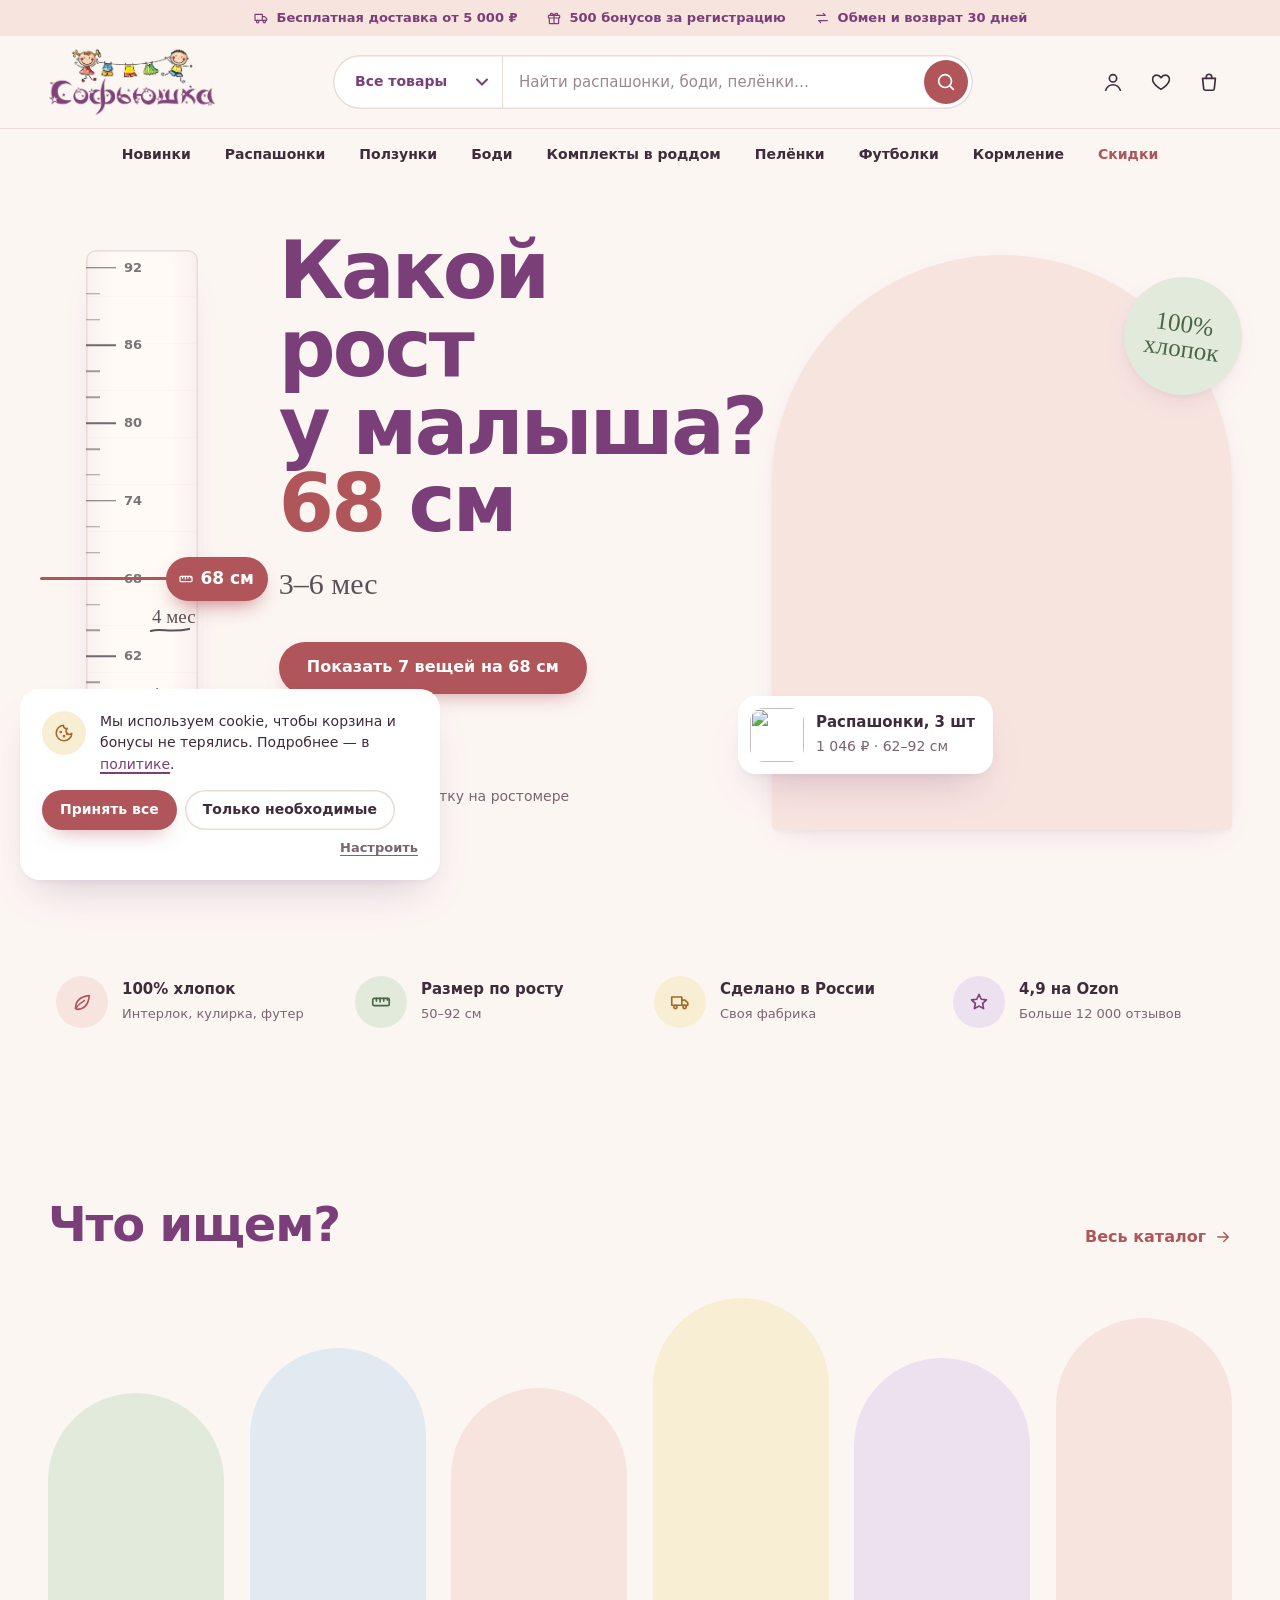
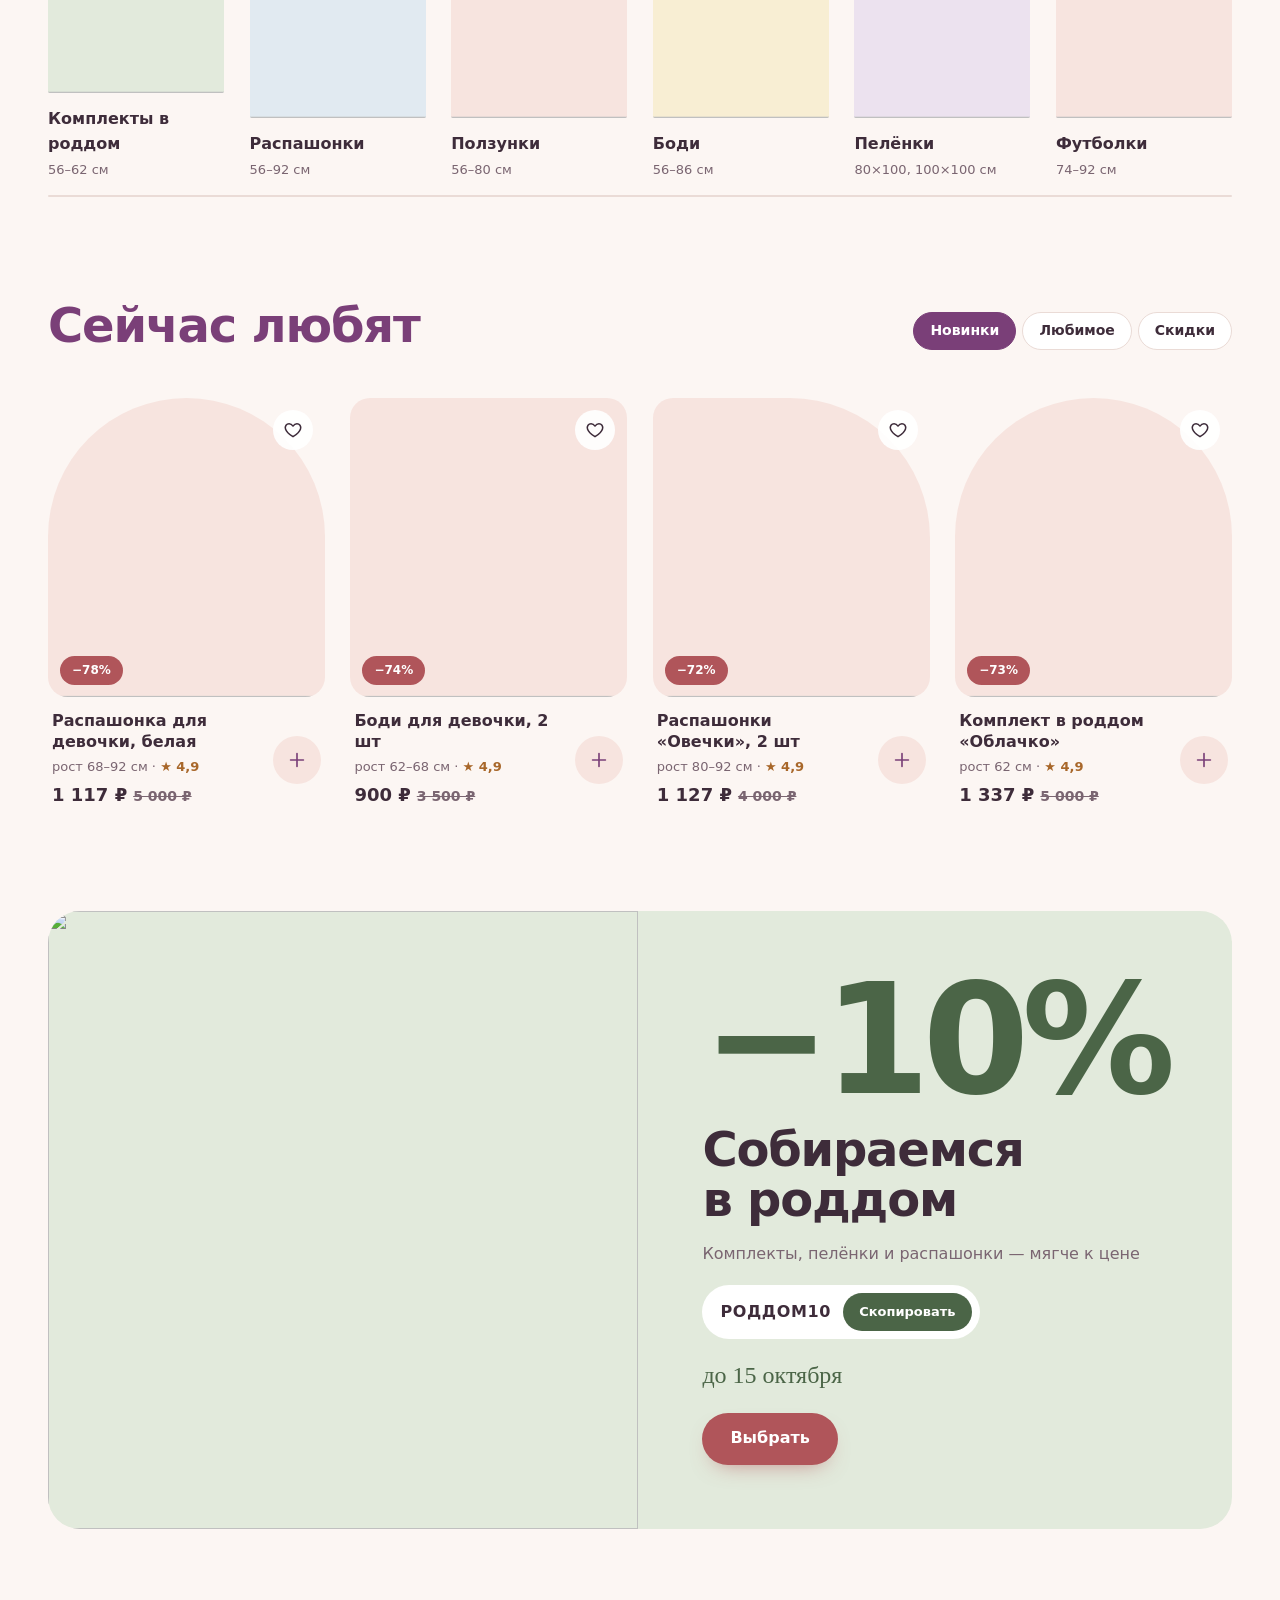
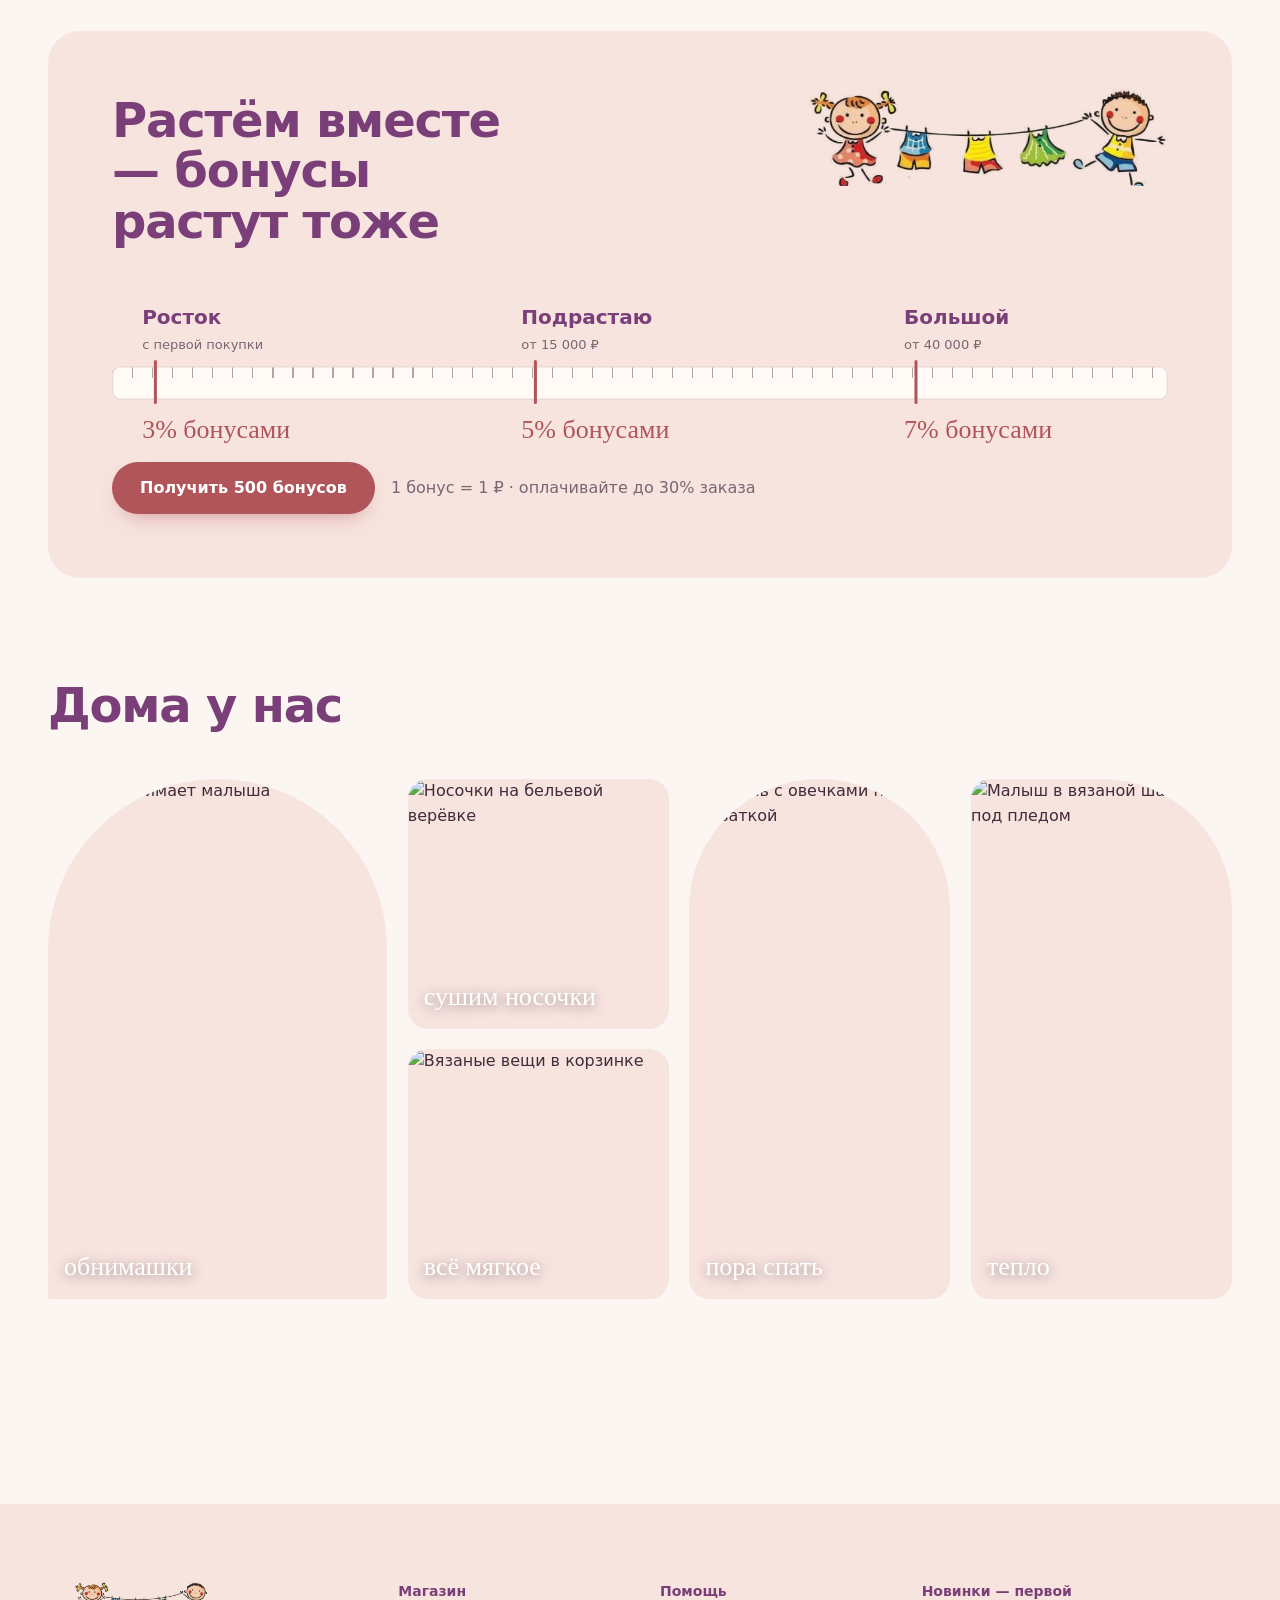
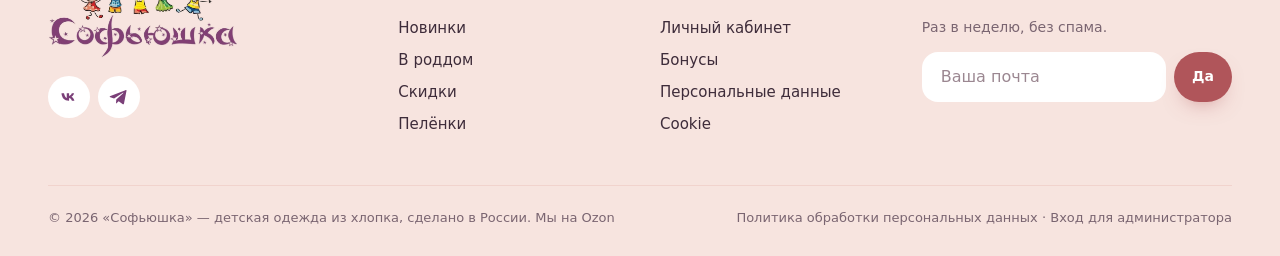
==== index.html @ 68d9584e "Публикация демо-сайта «Софьюшка» Co-Authored-By: Claude Opus 5 <noreply@anthropic.com>" ====
<!doctype html>
<html lang="ru">
<head>
<meta charset="utf-8">
<meta name="robots" content="noindex, nofollow">
<meta name="referrer" content="strict-origin-when-cross-origin">
<meta http-equiv="Content-Security-Policy" content="default-src 'self'; script-src 'self' 'unsafe-inline'; style-src 'self' 'unsafe-inline' https://fonts.googleapis.com; font-src https://fonts.gstatic.com; img-src 'self' data: https://ir.ozone.ru https://images.unsplash.com; connect-src 'self'; base-uri 'self'; form-action 'self'; object-src 'none'">

<meta name="viewport" content="width=device-width, initial-scale=1">
<title>Софьюшка — одежда для малышей</title>
<meta name="description" content="Нежная одежда для малышей от 50 до 104 см. Выберите рост — покажем, что подойдёт.">
<link rel="icon" href="assets/img/logo-kids.png">
<link rel="preconnect" href="https://fonts.googleapis.com"><link rel="preconnect" href="https://fonts.gstatic.com" crossorigin>
<link href="https://fonts.googleapis.com/css2?family=Caveat:wght@500;600;700&family=Nunito:wght@400;600;700;800;900&display=swap&subset=cyrillic" rel="stylesheet">
<link rel="stylesheet" href="assets/css/style.css">
</head>
<body>
<div id="site-header"></div>

<main>
  <!-- Ростомер: выбор размера по росту -->
  <section class="hero">
    <div class="wrap hero__grid">
      <div class="doorframe" id="door"></div>
      <div class="hero__copy">
        <h1 class="hero__title">Какой рост у&nbsp;малыша? <span class="cm" id="heroCm">68</span>&nbsp;см</h1>
        <p class="hero__age" id="heroAge">3–6 мес</p>
        <div class="hero__cta">
          <a class="btn" id="heroBtn" href="catalog.html?size=68">Показать вещи</a>
          <a class="btn btn--ghost" href="catalog.html?tag=new">Новинки</a>
        </div>
        <p class="hero__hint">
          <svg viewBox="0 0 56 26" fill="none" stroke="currentColor" stroke-width="1.8" stroke-linecap="round"><path d="M54 18C40 25 20 24 6 8"/><path d="M4 16 5 7l9 1"/></svg>
          Потяните метку на ростомере
        </p>
      </div>
      <div class="hero__photo">
        <div class="arch"><img src="https://ir.ozone.ru/s3/multimedia-1-y/wc1000/8952386218.jpg" alt="Малыш в распашонке «Софьюшка»" fetchpriority="high"></div>
        <span class="hero__sticker">100%<br>хлопок</span>
        <a class="hero__note" href="product.html?id=1">
          <img src="https://ir.ozone.ru/s3/multimedia-1-b/wc250/11849619323.jpg" alt="">
          <div><b>Распашонки, 3 шт</b><span>1 046 ₽ · 62–92 см</span></div>
        </a>
      </div>
    </div>
  </section>

  <section class="section--tight">
    <div class="wrap perks">
      <div class="perk"><i><svg class="icon" viewBox="0 0 24 24"><path d="M5 19c0-8 5-13 15-14-1 10-6 15-14 15"/><path d="M5 19c3-4 6-6.5 9.5-8.5"/></svg></i><div><b>100% хлопок</b><span>Интерлок, кулирка, футер</span></div></div>
      <div class="perk"><i><svg class="icon" viewBox="0 0 24 24"><rect x="3" y="8" width="18" height="8" rx="1.5"/><path d="M7 8v3M11 8v4M15 8v3M19 8v2"/></svg></i><div><b>Размер по росту</b><span>50–92 см</span></div></div>
      <div class="perk"><i><svg class="icon" viewBox="0 0 24 24"><path d="M3 6.5h11v9H3zM14 10h3.5l3 3v2.5H14z"/><circle cx="7" cy="17.5" r="1.8"/><circle cx="17" cy="17.5" r="1.8"/></svg></i><div><b>Сделано в России</b><span>Своя фабрика</span></div></div>
      <div class="perk"><i><svg class="icon" viewBox="0 0 24 24"><path d="m12 3.8 2.5 5.2 5.6.7-4.1 3.9 1 5.6L12 16.5l-5 2.7 1-5.6-4.1-3.9 5.6-.7L12 3.8Z"/></svg></i><div><b>4,9 на Ozon</b><span>Больше 12 000 отзывов</span></div></div>
    </div>
  </section>

  <!-- Категории: арки разной высоты, как дети у ростомера -->
  <section class="section">
    <div class="wrap">
      <div class="section__head">
        <h2>Что ищем?</h2>
        <a class="link-more" href="catalog.html">Весь каталог <svg class="icon" viewBox="0 0 24 24"><path d="M5 12h14M13 6l6 6-6 6"/></svg></a>
      </div>
      <div class="lineup" id="lineup"></div>
      <div class="lineup__floor"></div>
    </div>
  </section>

  <section class="section" style="padding-top:0">
    <div class="wrap">
      <div class="section__head">
        <h2>Сейчас любят</h2>
        <div class="tabs" role="tablist" id="tabs">
          <button class="chip is-on" role="tab" aria-selected="true" data-tag="new">Новинки</button>
          <button class="chip" role="tab" aria-selected="false" data-tag="hit">Любимое</button>
          <button class="chip" role="tab" aria-selected="false" data-tag="sale">Скидки</button>
        </div>
      </div>
      <div class="grid" id="picks"></div>
    </div>
  </section>

  <!-- Акция из кабинета администратора -->
  <section class="section" style="padding-top:0">
    <div class="wrap" id="promo"></div>
  </section>

  <!-- Бонусы -->
  <section class="section" style="padding-top:0">
    <div class="wrap">
      <div class="growth">
        <div class="growth__head">
          <h2>Растём вместе — бонусы растут тоже</h2>
          <img class="growth__kids" src="assets/img/logo-kids.png" alt="" loading="lazy">
        </div>
        <div class="growth__line" id="levels"><div class="growth__rule"></div></div>
        <div class="growth__foot">
          <a class="btn" href="account.html" id="growBtn">Получить 500 бонусов</a>
          <span class="muted">1 бонус = 1 ₽ · оплачивайте до 30% заказа</span>
        </div>
      </div>
    </div>
  </section>

  <section class="section" style="padding-top:0">
    <div class="wrap">
      <div class="section__head"><h2>Дома у нас</h2></div>
      <div class="home-grid">
        <figure><img src="https://images.unsplash.com/photo-1583710457367-47de0ea21fef?w=900&q=80&auto=format&fit=crop" alt="Мама обнимает малыша" loading="lazy"><figcaption>обнимашки</figcaption></figure>
        <figure><img src="https://images.unsplash.com/photo-1542355581-caf7454785ca?w=700&q=80&auto=format&fit=crop" alt="Носочки на бельевой верёвке" loading="lazy"><figcaption>сушим носочки</figcaption></figure>
        <figure><img src="https://images.unsplash.com/photo-1543346242-2b8e41fb91ca?w=700&q=80&auto=format&fit=crop" alt="Мобиль с овечками над кроваткой" loading="lazy"><figcaption>пора спать</figcaption></figure>
        <figure><img src="https://images.unsplash.com/photo-1768693602418-260d828b878d?w=700&q=80&auto=format&fit=crop" alt="Вязаные вещи в корзинке" loading="lazy"><figcaption>всё мягкое</figcaption></figure>
        <figure><img src="https://images.unsplash.com/photo-1601628570754-f602c5930dd5?w=700&q=80&auto=format&fit=crop" alt="Малыш в вязаной шапочке под пледом" loading="lazy"><figcaption>тепло</figcaption></figure>
      </div>
    </div>
  </section>
</main>

<div id="site-footer"></div>

<script src="assets/js/store.js"></script>
<script src="assets/js/ui.js"></script>
<script>
document.addEventListener('DOMContentLoaded', () => {
  const { $, card, esc, icon } = UI;
  const u = S.user();
  let cm = (u && u.child && u.child.cm) || 68;

  // ростомер
  const count = c => S.search('', { size: c, inStock: true }).length;
  const paint = c => {
    $('#heroCm').textContent = c;
    $('#heroAge').textContent = S.ageFor(c);
    const n = count(c);
    $('#heroBtn').textContent = n ? `Показать ${n} ${plural(n, 'вещь', 'вещи', 'вещей')}${innerWidth > 560 ? ' на ' + c + ' см' : ''}` : 'Скоро будет';
    $('#heroBtn').href = 'catalog.html?size=' + c;
    window.__pickSize = c;
  };
  UI.ruler($('#door'), {
    value: cm,
    marks: [{ cm: 52, t: 'роддом' }, { cm: 58, t: '1 мес' }, { cm: 64, t: '4 мес' }],
    onChange: paint,
    onCommit: c => { if (S.user()) S.updateUser({ child: { ...S.user().child, cm: c } }); renderPicks(); },
  });
  paint(cm);

  // категории
  const heights = [300, 370, 330, 420, 360, 400];
  $('#lineup').innerHTML = ['sets', 'raspashonki', 'polzunki', 'body', 'pelenki', 'tops'].map((id, i) => {
    const c = S.cat(id);
    return `<a href="catalog.html?cat=${id}"><div class="arch" style="height:${heights[i]}px;background:var(--${c.tint})"><img src="${S.U(c.img, 520)}" alt="" loading="lazy"></div>
      <div><b>${esc(c.name)}</b><span>${c.from ? c.from + '–' + c.to + ' см' : '80×100, 100×100 см'}</span></div></a>`;
  }).join('');

  // подборки
  let tag = 'new';
  function renderPicks() {
    const list = S.search('', { tag }).sort((a, b) => (b.sizes.includes(window.__pickSize)) - (a.sizes.includes(window.__pickSize))).slice(0, 4);
    $('#picks').innerHTML = list.map(card).join('');
  }
  $('#tabs').addEventListener('click', e => {
    const b = e.target.closest('[data-tag]'); if (!b) return;
    tag = b.dataset.tag;
    UI.$$('[data-tag]').forEach(x => { x.classList.toggle('is-on', x === b); x.setAttribute('aria-selected', x === b); });
    renderPicks();
  });
  renderPicks();

  // акция
  const pr = S.featuredPromo();
  if (pr) {
    $('#promo').innerHTML = `<div class="promo">
      <div class="promo__img"><img src="${S.U(pr.img || '1607322851003-f5a88dc5b960', 1100)}" alt="" loading="lazy"></div>
      <div class="promo__body">
        ${pr.discount ? `<span class="promo__pct">−${pr.discount}%</span>` : ''}
        <h2>${esc(pr.title)}</h2>
        <p class="muted">${esc(pr.text)}</p>
        ${pr.code ? `<span class="promo__code">${esc(pr.code)}<button type="button" data-copy="${esc(pr.code)}">Скопировать</button></span>` : ''}
        ${pr.until ? `<span class="promo__until">до ${S.date(pr.until)}</span>` : ''}
        <a class="btn" style="align-self:flex-start" href="catalog.html?cat=sets">Выбрать</a>
      </div></div>`;
    $('#promo').addEventListener('click', e => {
      const b = e.target.closest('[data-copy]'); if (!b) return;
      navigator.clipboard && navigator.clipboard.writeText(b.dataset.copy).catch(() => {});
      b.textContent = 'Готово'; UI.toast('Промокод скопирован — вставьте его в корзине');
    });
  }

  // уровни бонусов на ростомере
  $('#levels').insertAdjacentHTML('beforeend', S.LEVELS.map((l, i) =>
    `<div class="growth__lv" style="left:${[4, 40, 76][i]}%"><b>${l.name}</b><span>${l.from ? 'от ' + S.rub(l.from) : 'с первой покупки'}</span><em>${l.cash}% бонусами</em></div>`).join(''));
  if (u) { $('#growBtn').textContent = `У вас ${S.num(u.bonus)} бонусов`; $('#growBtn').href = 'account.html#bonus'; }

  function plural(n, a, b, c) { const m = n % 10, h = n % 100; return m === 1 && h !== 11 ? a : m >= 2 && m <= 4 && (h < 10 || h >= 20) ? b : c; }
});
</script>
</body>
</html>
---- assets/css/style.css ----
/* Софьюшка — стили */
:root {
  --ground: #fcf6f3;
  --paper: #ffffff;
  --blush: #f7e4df;
  --blush-2: #f1d3cd;
  --sage: #e2eadc;
  --sage-ink: #4b6547;
  --butter: #f8eed3;
  --sky: #e1eaf1;
  --lilac: #ece2ef;
  --action: #b0555a;
  --action-hover: #9a464b;
  --plum: #7a3f78;
  --ink: #3e2c3a;
  --muted: #7a6571;
  --line: #eadbd6;
  --wood: #fffaf6;
  --graphite: #5b5157;
  --ok: #4f7a4a;
  --warn: #a8672a;
  --danger: #b0424a;

  --r-s: 12px;
  --r-m: 20px;
  --r-l: 32px;
  --arch: 999px 999px var(--r-m) var(--r-m);
  --shadow: 0 10px 30px -12px rgba(122, 63, 120, .18), 0 2px 6px -2px rgba(62, 44, 58, .06);
  --shadow-lift: 0 22px 44px -18px rgba(122, 63, 120, .28), 0 4px 10px -4px rgba(62, 44, 58, .08);

  --wrap: 1320px;
  --gut: clamp(16px, 4vw, 48px);
  --ease: cubic-bezier(.16, 1, .3, 1);
  --font: 'Nunito', system-ui, sans-serif;
  --hand: 'Caveat', 'Nunito', cursive;
}

*, *::before, *::after { box-sizing: border-box; }
html { -webkit-text-size-adjust: 100%; scroll-behavior: smooth; }
body {
  margin: 0; background: var(--ground); color: var(--ink);
  font: 400 16px/1.55 var(--font); -webkit-font-smoothing: antialiased;
  overflow-x: hidden;
}
img { display: block; max-width: 100%; }
a { color: inherit; text-decoration-thickness: 1.5px; text-underline-offset: 3px; }
button, input, select, textarea { font: inherit; color: inherit; }
button { cursor: pointer; }
::selection { background: var(--blush-2); color: var(--plum); }
:focus-visible { outline: 2.5px solid var(--plum); outline-offset: 3px; border-radius: 8px; }
html { scrollbar-color: var(--blush-2) transparent; }
::-webkit-scrollbar { width: 10px; height: 8px; }
::-webkit-scrollbar-thumb { background: var(--blush-2); border-radius: 10px; border: 2px solid var(--ground); }
input, textarea { caret-color: var(--action); }
.num { font-variant-numeric: tabular-nums; }
[hidden] { display: none !important; }
.sr-only { position: absolute; width: 1px; height: 1px; overflow: hidden; clip: rect(0 0 0 0); white-space: nowrap; }
.wrap { max-width: var(--wrap); margin: 0 auto; padding: 0 var(--gut); }
.hand { font-family: var(--hand); font-weight: 600; }
h1, h2, h3 { color: var(--plum); font-weight: 900; line-height: 1.05; letter-spacing: -0.025em; margin: 0; text-wrap: balance; }
h2 { font-size: clamp(30px, 4vw, 48px); }
h3 { font-size: 20px; letter-spacing: -0.01em; font-weight: 800; }
p { margin: 0; }
.muted { color: var(--muted); }
.icon { width: 22px; height: 22px; flex: none; stroke: currentColor; fill: none; stroke-width: 1.8; stroke-linecap: round; stroke-linejoin: round; }

/* ---------- кнопки и поля ---------- */
.btn {
  display: inline-flex; align-items: center; justify-content: center; gap: 10px;
  min-height: 52px; padding: 0 28px; border-radius: 999px; border: 0;
  background: var(--action); color: #fff; font-weight: 800; font-size: 16px; text-decoration: none;
  transition: background .25s, transform .25s var(--ease), box-shadow .25s;
  box-shadow: 0 10px 22px -12px rgba(176, 85, 90, .7);
}
.btn:hover { background: var(--action-hover); transform: translateY(-1px); }
.btn:active { transform: translateY(1px); }
.btn[disabled] { background: #d9c4c3; box-shadow: none; cursor: not-allowed; transform: none; }
.btn--ghost { background: transparent; color: var(--ink); box-shadow: inset 0 0 0 1.5px var(--line); }
.btn--ghost:hover { background: var(--paper); box-shadow: inset 0 0 0 1.5px var(--blush-2); }
.btn--soft { background: var(--paper); color: var(--plum); box-shadow: var(--shadow); }
.btn--soft:hover { background: var(--paper); color: var(--action); }
.btn--sm { min-height: 40px; padding: 0 18px; font-size: 14px; }
.btn--block { width: 100%; }
.btn .icon { width: 20px; height: 20px; }
.btn.is-loading { pointer-events: none; opacity: .75; }
.btn.is-loading::after { content: ''; width: 16px; height: 16px; border-radius: 50%; border: 2px solid currentColor; border-right-color: transparent; animation: spin .8s linear infinite; }
@keyframes spin { to { transform: rotate(1turn); } }

.iconbtn {
  position: relative; display: inline-grid; place-items: center; width: 46px; height: 46px; border-radius: 50%;
  border: 0; background: transparent; color: var(--ink); text-decoration: none; transition: background .2s, color .2s;
}
.iconbtn:hover { background: var(--blush); color: var(--plum); }
.badge {
  position: absolute; top: 4px; right: 2px; min-width: 19px; height: 19px; padding: 0 5px; border-radius: 10px;
  background: var(--action); color: #fff; font-size: 11px; font-weight: 800; display: grid; place-items: center;
  box-shadow: 0 0 0 2px var(--ground);
}
.badge:empty, .badge[data-n="0"] { display: none; }

.field { display: grid; gap: 6px; }
.field > span { font-size: 13px; font-weight: 700; color: var(--muted); padding-left: 4px; }
.input, .select, .textarea {
  width: 100%; min-height: 50px; padding: 0 18px; border-radius: 16px; border: 1.5px solid var(--line);
  background: var(--paper); outline: none; transition: border-color .2s, box-shadow .2s;
}
.textarea { padding: 14px 18px; min-height: 110px; resize: vertical; }
.input::placeholder, .textarea::placeholder { color: #9b8791; }
.input:focus, .select:focus, .textarea:focus { border-color: var(--action); box-shadow: 0 0 0 4px rgba(176, 85, 90, .12); }
.input.is-error { border-color: var(--danger); }
.err { color: var(--danger); font-size: 13px; font-weight: 700; padding-left: 4px; min-height: 0; }
.select { appearance: none; background-image: url("data:image/svg+xml,%3Csvg xmlns='http://www.w3.org/2000/svg' width='12' height='8' fill='none' stroke='%237a3f78' stroke-width='2' stroke-linecap='round'%3E%3Cpath d='m1 1.5 5 5 5-5'/%3E%3C/svg%3E"); background-repeat: no-repeat; background-position: right 18px center; padding-right: 42px; }

.check { display: flex; gap: 12px; align-items: flex-start; font-size: 14px; line-height: 1.45; cursor: pointer; color: var(--ink); }
.check input { appearance: none; flex: none; width: 22px; height: 22px; margin: 0; border-radius: 7px; border: 1.5px solid #d2bcc0; background: var(--paper); display: grid; place-items: center; transition: background .2s, border-color .2s; cursor: pointer; }
.check input:checked { background: var(--action); border-color: var(--action); }
.check input:checked::after { content: ''; width: 11px; height: 6px; border: 2.5px solid #fff; border-top: 0; border-right: 0; transform: rotate(-45deg) translate(1px, -1px); }
.check.is-error input { border-color: var(--danger); box-shadow: 0 0 0 4px rgba(176, 66, 74, .12); }
.check a { color: var(--plum); }

.chip {
  display: inline-flex; align-items: center; gap: 6px; min-height: 38px; padding: 0 16px; border-radius: 999px;
  border: 1.5px solid var(--line); background: var(--paper); font-size: 14px; font-weight: 700; color: var(--ink);
  text-decoration: none; white-space: nowrap; transition: all .2s;
}
.chip:hover { border-color: var(--blush-2); color: var(--plum); }
.chip.is-on, .chip[aria-pressed="true"] { background: var(--plum); border-color: var(--plum); color: #fff; }
.chip--size { min-width: 52px; justify-content: center; padding: 0 12px; font-variant-numeric: tabular-nums; }
.chip[disabled] { opacity: .4; pointer-events: none; text-decoration: line-through; }

.switch { position: relative; width: 46px; height: 26px; flex: none; }
.switch input { appearance: none; margin: 0; width: 100%; height: 100%; border-radius: 20px; background: #e3d3d3; cursor: pointer; transition: background .2s; }
.switch input::after { content: ''; position: absolute; top: 3px; left: 3px; width: 20px; height: 20px; border-radius: 50%; background: #fff; box-shadow: 0 2px 4px rgba(0,0,0,.15); transition: transform .25s var(--ease); }
.switch input:checked { background: var(--sage-ink); }
.switch input:checked::after { transform: translateX(20px); }

/* ---------- шапка ---------- */
.topbar { background: var(--blush); font-size: 13px; font-weight: 700; color: var(--plum); }
.topbar .wrap { display: flex; justify-content: center; gap: 28px; min-height: 36px; align-items: center; flex-wrap: wrap; }
.topbar span { display: inline-flex; align-items: center; gap: 8px; }
.topbar .icon { width: 16px; height: 16px; }

.header { position: sticky; top: 0; z-index: 40; background: rgba(252, 246, 243, .92); backdrop-filter: saturate(1.4) blur(12px); transition: box-shadow .3s; }
.header.is-stuck { box-shadow: 0 8px 24px -18px rgba(122, 63, 120, .35); }
.header__row { display: grid; grid-template-columns: auto minmax(0, 640px) auto; justify-content: space-between; align-items: center; gap: 28px; min-height: 92px; }
.logo { display: block; width: 168px; }
.logo img { width: 100%; height: auto; }
.search { position: relative; display: flex; align-items: center; height: 54px; border-radius: 999px; background: var(--paper); box-shadow: inset 0 0 0 1.5px var(--line); transition: box-shadow .2s; }
.search:focus-within { box-shadow: inset 0 0 0 1.5px var(--action), 0 0 0 5px rgba(176, 85, 90, .1); }
.search select { border: 0; background-color: transparent; height: 100%; padding: 0 34px 0 22px; font-weight: 700; font-size: 14px; color: var(--plum); border-right: 1.5px solid var(--line); border-radius: 999px 0 0 999px; outline: none; background-position: right 14px center; max-width: 170px; }
.search input { flex: 1; min-width: 0; border: 0; background: transparent; height: 100%; padding: 0 16px; outline: none; font-size: 15px; }
.search input::placeholder { color: #9b8791; }
.search button { margin: 5px; height: 44px; width: 44px; border-radius: 50%; border: 0; background: var(--action); color: #fff; display: grid; place-items: center; transition: background .2s; }
.search button:hover { background: var(--action-hover); }
.suggest { position: absolute; top: calc(100% + 10px); left: 0; right: 0; background: var(--paper); border-radius: var(--r-m); box-shadow: var(--shadow-lift); padding: 10px; display: none; z-index: 5; }
.suggest.is-open { display: block; animation: pop .25s var(--ease); }
.suggest a { display: flex; align-items: center; gap: 14px; padding: 8px 10px; border-radius: 14px; text-decoration: none; }
.suggest a:hover, .suggest a.is-active { background: var(--ground); }
.suggest img { width: 46px; height: 46px; border-radius: 12px; object-fit: cover; }
.suggest b { font-weight: 800; font-size: 14px; display: block; }
.suggest small { color: var(--muted); font-size: 13px; }
.suggest__all { justify-content: center; color: var(--action); font-weight: 800; font-size: 14px; }
.suggest__empty { padding: 14px; color: var(--muted); font-size: 14px; text-align: center; }
@keyframes pop { from { opacity: 0; transform: translateY(-6px); } }
.actions { display: flex; align-items: center; gap: 2px; }
.bonus-pill { display: inline-flex; align-items: center; gap: 8px; height: 40px; padding: 0 14px 0 10px; border-radius: 999px; background: var(--butter); color: var(--ink); font-weight: 800; font-size: 14px; text-decoration: none; margin-right: 6px; }
.bonus-pill .icon { width: 20px; height: 20px; color: var(--warn); }
.bonus-pill[hidden] { display: none; }

.nav { border-top: 1px solid var(--line); }
.nav ul { list-style: none; margin: 0 auto; padding: 0 var(--gut); max-width: var(--wrap); display: flex; justify-content: center; gap: 6px; min-height: 52px; align-items: center; overflow-x: auto; scrollbar-width: none; }
.nav ul::-webkit-scrollbar { display: none; }
.nav a { display: block; padding: 8px 14px; border-radius: 999px; font-weight: 700; font-size: 14px; text-decoration: none; white-space: nowrap; color: var(--ink); transition: background .2s, color .2s; }
.nav a:hover, .nav a[aria-current="page"] { background: var(--blush); color: var(--plum); }
.nav a.nav__sale { color: var(--action); }

/* ---------- главная: ростомер ---------- */
.hero { padding: clamp(24px, 4vw, 56px) 0 clamp(40px, 6vw, 88px); }
.hero__grid { display: grid; grid-template-columns: 150px minmax(0, 1fr) minmax(0, .95fr); gap: clamp(20px, 3.5vw, 56px); align-items: end; }
.hero__copy { align-self: center; padding-bottom: 20px; padding-left: 36px; }
.hero__title { font-size: clamp(44px, 6.2vw, 88px); letter-spacing: -0.035em; line-height: .98; }
.hero__title .cm { color: var(--action); font-variant-numeric: tabular-nums; }
.hero__age { margin-top: 18px; font-family: var(--hand); font-size: 30px; color: var(--graphite); min-height: 1.2em; }
.hero__cta { margin-top: 34px; display: flex; flex-wrap: wrap; gap: 12px; align-items: center; }
.hero__hint { margin-top: 26px; display: flex; align-items: center; gap: 10px; font-size: 14px; color: var(--muted); }
.hero__hint svg { width: 56px; height: 26px; flex: none; color: var(--graphite); }
.hero__photo { position: relative; }
.hero__photo .arch { aspect-ratio: 4 / 5; border-radius: var(--arch); overflow: hidden; background: var(--blush); box-shadow: var(--shadow); }
.hero__photo .arch img { width: 100%; height: 100%; object-fit: cover; object-position: 30% 100%; transform: scale(1.32); transform-origin: 12% 100%; }
.hero__note { position: absolute; left: -34px; bottom: 56px; background: var(--paper); border-radius: 18px; padding: 12px 18px 12px 12px; display: flex; gap: 12px; align-items: center; box-shadow: var(--shadow-lift); text-decoration: none; transition: transform .3s var(--ease); max-width: 280px; }
.hero__note:hover { transform: translateY(-3px); }
.hero__note img { width: 54px; height: 54px; border-radius: 14px; object-fit: cover; }
.hero__note b { display: block; font-size: 15px; font-weight: 800; }
.hero__note span { font-size: 14px; color: var(--muted); }
.hero__sticker { position: absolute; top: 22px; right: -10px; width: 118px; height: 118px; border-radius: 50%; background: var(--sage); color: var(--sage-ink); display: grid; place-items: center; text-align: center; font-family: var(--hand); font-size: 25px; line-height: 1; transform: rotate(8deg); box-shadow: var(--shadow); }

/* дверной косяк */
.doorframe { position: relative; height: 580px; }
.doorframe__post {
  position: absolute; inset: 0 0 0 38px; border-radius: 10px 10px 0 0;
  background:
    linear-gradient(90deg, rgba(122, 63, 120, .05), transparent 22%, transparent 78%, rgba(122, 63, 120, .06)),
    repeating-linear-gradient(180deg, transparent 0 46px, rgba(122, 63, 120, .025) 46px 47px),
    var(--wood);
  box-shadow: inset 0 0 0 1.5px var(--line), 0 20px 40px -26px rgba(122, 63, 120, .45);
}
.ruler { position: absolute; top: 18px; bottom: 18px; left: 38px; right: 0; touch-action: none; cursor: ns-resize; outline: none; }
.ruler:focus-visible { outline: 2.5px solid var(--plum); outline-offset: 4px; }
.ruler__tick { position: absolute; left: 0; height: 1.5px; background: var(--graphite); opacity: .55; width: 14px; transform: translateY(-50%); }
.ruler__tick.is-major { width: 30px; opacity: .85; }
.ruler__num { position: absolute; left: 38px; transform: translateY(-50%); font-size: 13px; font-weight: 800; color: var(--graphite); font-variant-numeric: tabular-nums; opacity: .8; }
.ruler__mark { position: absolute; left: 64px; right: 8px; height: 0; pointer-events: none; }
.ruler__mark svg { position: absolute; left: 0; right: 0; top: -5px; width: 100%; height: 10px; overflow: visible; }
.ruler__mark em { position: absolute; left: 2px; bottom: 4px; font-style: normal; font-family: var(--hand); font-size: 19px; line-height: 1; color: var(--graphite); white-space: nowrap; opacity: 0; animation: fade .6s ease forwards; animation-delay: inherit; }
.ruler__mark path { stroke: var(--graphite); stroke-width: 2; fill: none; stroke-linecap: round; stroke-dasharray: 110; stroke-dashoffset: 110; animation: draw 1s var(--ease) forwards; vector-effect: non-scaling-stroke; }
.ruler__mark:nth-of-type(1) path, .ruler__mark:nth-of-type(1) em { animation-delay: .3s; }
.ruler__mark:nth-of-type(2) path, .ruler__mark:nth-of-type(2) em { animation-delay: .7s; }
.ruler__mark:nth-of-type(3) path, .ruler__mark:nth-of-type(3) em { animation-delay: 1.1s; }
@keyframes fade { to { opacity: 1; } }
@keyframes draw { to { stroke-dashoffset: 0; } }
.ruler__handle {
  position: absolute; left: -46px; right: -26px; height: 0; transform: translateY(-50%); pointer-events: none;
  transition: top .45s var(--ease);
}
.ruler.is-dragging .ruler__handle { transition: none; }
.ruler__handle::before { content: ''; position: absolute; left: 0; right: 30px; top: -1.5px; height: 3px; border-radius: 3px; background: var(--action); }
.ruler__tag {
  position: absolute; right: -44px; top: 0; transform: translateY(-50%);
  display: flex; align-items: center; gap: 6px; height: 44px; padding: 0 14px 0 12px; border-radius: 999px;
  background: var(--action); color: #fff; font-weight: 900; font-size: 17px; white-space: nowrap; box-shadow: 0 10px 22px -10px rgba(176, 85, 90, .9); font-variant-numeric: tabular-nums;
}
.ruler__tag svg { width: 16px; height: 16px; stroke: #fff; }

/* ---------- секции ---------- */
.section { padding: clamp(56px, 8vw, 120px) 0; }
.section--tight { padding: clamp(32px, 4vw, 56px) 0; }
.section__head { display: flex; justify-content: space-between; align-items: end; gap: 24px; margin-bottom: clamp(28px, 4vw, 48px); flex-wrap: wrap; }
.section__head p { color: var(--muted); margin-top: 10px; }
.link-more { display: inline-flex; align-items: center; gap: 8px; font-weight: 800; color: var(--action); text-decoration: none; }
.link-more:hover { text-decoration: underline; }
.link-more .icon { width: 18px; height: 18px; }

.perks { display: grid; grid-template-columns: repeat(4, 1fr); gap: 12px; }
.perk { display: flex; align-items: center; gap: 14px; padding: 18px 8px; }
.perk i { width: 52px; height: 52px; border-radius: 50%; display: grid; place-items: center; flex: none; }
.perk:nth-child(1) i { background: var(--blush); color: var(--action); }
.perk:nth-child(2) i { background: var(--sage); color: var(--sage-ink); }
.perk:nth-child(3) i { background: var(--butter); color: var(--warn); }
.perk:nth-child(4) i { background: var(--lilac); color: var(--plum); }
.perk b { display: block; font-weight: 800; font-size: 15px; }
.perk span { font-size: 13px; color: var(--muted); }

/* категории-арки разной высоты: как дети у ростомера */
.lineup { display: grid; grid-template-columns: repeat(6, 1fr); gap: clamp(12px, 2vw, 28px); align-items: end; min-height: 420px; }
.lineup a { text-decoration: none; display: grid; gap: 14px; }
.lineup .arch { border-radius: var(--arch); overflow: hidden; position: relative; transition: transform .5s var(--ease), box-shadow .5s var(--ease); }
.lineup .arch img { width: 100%; height: 100%; object-fit: cover; object-position: 50% 100%; transform: scale(1.3); transform-origin: 50% 100%; transition: transform .8s var(--ease); }
.lineup a:hover .arch { transform: translateY(-8px); box-shadow: var(--shadow-lift); }
.lineup a:hover img { transform: scale(1.36); }
.lineup b { font-size: 16px; font-weight: 800; display: block; }
.lineup span { font-size: 13px; color: var(--muted); font-variant-numeric: tabular-nums; }
.lineup__floor { height: 2px; background: var(--line); border-radius: 2px; margin-top: 14px; }

/* карточка товара */
.tabs { display: flex; gap: 6px; flex-wrap: wrap; }
.grid { display: grid; grid-template-columns: repeat(4, minmax(0, 1fr)); gap: clamp(14px, 2vw, 28px); }
.card { position: relative; display: flex; flex-direction: column; animation: rise .6s var(--ease) both; }
@keyframes rise { from { opacity: 0; transform: translateY(14px); } }
.card__media { position: relative; display: block; aspect-ratio: 1 / 1.08; border-radius: 140px 140px var(--r-m) var(--r-m); overflow: hidden; background: var(--blush); }
.card:nth-child(4n+2) .card__media { border-radius: var(--r-m); }
.card:nth-child(4n+3) .card__media { border-radius: var(--r-m) 140px var(--r-m) var(--r-m); }
.card__media img { width: 100%; height: 100%; object-fit: cover; object-position: 50% 100%; transform: scale(1.14); transform-origin: 50% 100%; transition: transform .8s var(--ease); }
.card__rate { color: var(--warn); font-weight: 800; }
.card:hover .card__media img { transform: scale(1.2); }
.card__fav { position: absolute; top: 12px; right: 12px; width: 40px; height: 40px; border-radius: 50%; border: 0; background: rgba(255, 255, 255, .92); display: grid; place-items: center; color: var(--ink); transition: color .2s, transform .2s; }
.card__fav .icon { width: 20px; height: 20px; }
.card__fav[aria-pressed="true"] { color: var(--action); }
.card__fav[aria-pressed="true"] .icon { fill: currentColor; }
.card__fav:active { transform: scale(.9); }
.card__flag { position: absolute; left: 12px; bottom: 12px; padding: 5px 12px; border-radius: 999px; font-size: 12px; font-weight: 800; background: var(--paper); color: var(--plum); }
.card__flag--sale { background: var(--action); color: #fff; }
.card__flag--out { background: var(--ink); color: #fff; }
.card__body { display: grid; grid-template-columns: 1fr auto; gap: 4px 12px; align-items: center; padding: 14px 4px 0; }
.card__name { font-weight: 800; font-size: 16px; text-decoration: none; line-height: 1.3; }
.card__name:hover { color: var(--plum); }
.card__sizes { grid-column: 1; font-size: 13px; color: var(--muted); font-variant-numeric: tabular-nums; }
.card__price { grid-column: 1; font-weight: 900; font-size: 18px; font-variant-numeric: tabular-nums; }
.card__price s { color: var(--muted); font-weight: 600; font-size: 14px; margin-left: 6px; }
.card__add { grid-column: 2; grid-row: 1 / span 3; width: 48px; height: 48px; border-radius: 50%; border: 0; background: var(--blush); color: var(--plum); display: grid; place-items: center; transition: background .2s, color .2s, transform .2s; }
.card__add:hover { background: var(--action); color: #fff; }
.card__add.is-done { background: var(--sage-ink); color: #fff; }
.empty { text-align: center; padding: 70px 20px; display: grid; gap: 14px; justify-items: center; }
.empty img { width: 220px; opacity: .9; }
.empty p { color: var(--muted); }

/* акция */
.promo { display: grid; grid-template-columns: 1.1fr 1fr; border-radius: var(--r-l); overflow: hidden; background: var(--sage); min-height: 460px; }
.promo__img { position: relative; min-height: 300px; }
.promo__img img { position: absolute; inset: 0; width: 100%; height: 100%; object-fit: cover; }
.promo__body { padding: clamp(32px, 5vw, 72px); display: flex; flex-direction: column; justify-content: center; gap: 18px; }
.promo__pct { font-size: clamp(88px, 12vw, 168px); font-weight: 900; line-height: .85; color: var(--sage-ink); letter-spacing: -0.05em; }
.promo__body h2 { color: var(--ink); }
.promo__code { display: inline-flex; align-items: center; gap: 12px; align-self: flex-start; padding: 8px 8px 8px 18px; border-radius: 999px; background: var(--paper); font-weight: 800; letter-spacing: .04em; }
.promo__code button { border: 0; border-radius: 999px; background: var(--sage-ink); color: #fff; font-weight: 800; font-size: 13px; padding: 9px 16px; letter-spacing: 0; }
.promo__until { font-family: var(--hand); font-size: 24px; color: var(--sage-ink); }

/* бонусы — горизонтальный ростомер */
.growth { position: relative; background: var(--blush); border-radius: var(--r-l); padding: clamp(36px, 5vw, 72px); overflow: hidden; }
.growth__head { display: flex; justify-content: space-between; gap: 30px; align-items: start; flex-wrap: wrap; }
.growth__head h2 { max-width: 12ch; }
.growth__kids { width: min(420px, 90%); margin-top: -8px; }
.growth__line { position: relative; margin-top: 56px; height: 140px; }
.growth__rule { position: absolute; left: 0; right: 0; top: 64px; height: 34px; border-radius: 8px; background: repeating-linear-gradient(90deg, rgba(91, 81, 87, .5) 0 1.5px, transparent 1.5px 20px), var(--wood); box-shadow: inset 0 0 0 1.5px var(--line); background-size: auto 12px, auto; background-repeat: repeat-x; background-position: 0 0, 0 0; }
.growth__lv { position: absolute; top: 0; transform: translateX(-10%); display: grid; gap: 2px; }
.growth__lv b { font-size: 20px; font-weight: 900; color: var(--plum); }
.growth__lv span { font-size: 13px; color: var(--muted); }
.growth__lv::after { content: ''; position: absolute; left: 10%; top: 58px; width: 3px; height: 44px; border-radius: 3px; background: var(--action); }
.growth__lv em { position: absolute; top: 108px; font-style: normal; font-family: var(--hand); font-size: 26px; color: var(--action); white-space: nowrap; }
.growth__foot { display: flex; gap: 16px; align-items: center; flex-wrap: wrap; margin-top: 20px; }

/* дома у нас */
.home-grid { display: grid; grid-template-columns: 1.3fr 1fr 1fr 1fr; grid-template-rows: 250px 250px; gap: clamp(12px, 1.6vw, 22px); }
.home-grid figure { margin: 0; position: relative; overflow: hidden; border-radius: var(--r-m); background: var(--blush); }
.home-grid figure:nth-child(1) { grid-area: 1 / 1 / 3 / 2; border-radius: var(--arch); }
.home-grid figure:nth-child(2) { grid-area: 1 / 2 / 2 / 3; }
.home-grid figure:nth-child(3) { grid-area: 1 / 3 / 3 / 4; border-radius: 130px 130px var(--r-m) var(--r-m); }
.home-grid figure:nth-child(4) { grid-area: 2 / 2 / 3 / 3; }
.home-grid figure:nth-child(5) { grid-area: 1 / 4 / 3 / 5; border-radius: var(--r-m) 130px var(--r-m) var(--r-m); }
.home-grid img { width: 100%; height: 100%; object-fit: cover; }
.home-grid figcaption { position: absolute; left: 16px; bottom: 12px; font-family: var(--hand); font-size: 26px; color: #fff; text-shadow: 0 2px 12px rgba(62, 44, 58, .55); }

/* подвал */
.footer { background: var(--blush); margin-top: clamp(56px, 8vw, 120px); padding: clamp(48px, 6vw, 80px) 0 28px; }
.footer__grid { display: grid; grid-template-columns: 1.4fr 1fr 1fr 1.4fr; gap: 40px; }
.footer .logo { width: 190px; }
.footer h4 { margin: 0 0 14px; font-size: 14px; font-weight: 800; color: var(--plum); }
.footer ul { list-style: none; margin: 0; padding: 0; display: grid; gap: 9px; font-size: 15px; }
.footer a { text-decoration: none; }
.footer a:hover { color: var(--plum); text-decoration: underline; }
.footer__sub { display: flex; gap: 8px; margin-top: 14px; }
.footer__sub .input { background: var(--paper); border-color: transparent; }
.footer__bottom { margin-top: 48px; padding-top: 22px; border-top: 1px solid var(--blush-2); display: flex; justify-content: space-between; gap: 16px; flex-wrap: wrap; font-size: 13px; color: var(--muted); }
.socials { display: flex; gap: 8px; margin-top: 18px; }
.socials a { width: 42px; height: 42px; border-radius: 50%; background: var(--paper); display: grid; place-items: center; color: var(--plum); }
.socials a:hover { background: var(--plum); color: #fff; }
.socials .icon { width: 20px; height: 20px; }

/* ---------- каталог ---------- */
.page-head { padding: clamp(28px, 4vw, 48px) 0 clamp(20px, 3vw, 32px); }
.crumbs { display: flex; gap: 8px; font-size: 13px; color: var(--muted); margin-bottom: 14px; flex-wrap: wrap; }
.crumbs a { text-decoration: none; }
.crumbs a:hover { color: var(--plum); }
.page-head h1 { font-size: clamp(36px, 5vw, 64px); }
.catalog { display: grid; grid-template-columns: 270px minmax(0, 1fr); gap: clamp(24px, 3vw, 48px); align-items: start; }
.filters { position: sticky; top: 164px; display: grid; gap: 28px; }
.filters h2, .filters h3 { font-size: 15px; margin-bottom: 12px; color: var(--ink); letter-spacing: 0; }
.filters .chips { display: flex; flex-wrap: wrap; gap: 6px; }
.filters__close { display: none; }
.hruler { position: relative; height: 74px; margin: 6px 6px 0; touch-action: none; cursor: ew-resize; outline: none; }
.hruler__bar { position: absolute; left: 0; right: 0; top: 18px; height: 30px; border-radius: 8px; background: var(--wood); box-shadow: inset 0 0 0 1.5px var(--line); }
.hruler__tick { position: absolute; top: 18px; width: 1.5px; height: 10px; background: var(--graphite); opacity: .5; }
.hruler__tick.is-major { height: 16px; opacity: .8; }
.hruler__num { position: absolute; top: 54px; transform: translateX(-50%); font-size: 11px; font-weight: 800; color: var(--graphite); font-variant-numeric: tabular-nums; }
.hruler__knob { position: absolute; top: 8px; width: 3px; height: 50px; border-radius: 3px; background: var(--action); transform: translateX(-50%); transition: left .35s var(--ease); }
.hruler.is-dragging .hruler__knob { transition: none; }
.hruler__knob span { position: absolute; bottom: 100%; left: 50%; transform: translateX(-50%); margin-bottom: 2px; background: var(--action); color: #fff; font-weight: 900; font-size: 13px; padding: 3px 10px; border-radius: 999px; white-space: nowrap; font-variant-numeric: tabular-nums; }
.hruler__off { font-size: 13px; color: var(--muted); margin-top: 6px; display: flex; justify-content: space-between; }
.hruler__off button { border: 0; background: none; color: var(--action); font-weight: 800; padding: 0; }
.toolbar { display: flex; justify-content: space-between; align-items: center; gap: 14px; margin-bottom: 24px; flex-wrap: wrap; }
.toolbar .select { width: auto; min-height: 44px; font-weight: 700; font-size: 14px; }
.toolbar__count { font-weight: 700; color: var(--muted); }
.toolbar__filters { display: none; }
.active-tags { display: flex; gap: 6px; flex-wrap: wrap; }
.active-tags .chip { background: var(--blush); border-color: transparent; color: var(--plum); min-height: 34px; }
.active-tags .chip .icon { width: 14px; height: 14px; }

/* ---------- товар ---------- */
.product { display: grid; grid-template-columns: minmax(0, 1.05fr) minmax(0, 1fr); gap: clamp(28px, 5vw, 80px); align-items: start; }
.gallery { display: grid; grid-template-columns: 84px 1fr; gap: 16px; position: sticky; top: 164px; }
.gallery__thumbs { display: grid; gap: 12px; align-content: start; }
.gallery__thumbs button { padding: 0; border: 0; border-radius: 16px; overflow: hidden; aspect-ratio: 1; opacity: .6; transition: opacity .2s, box-shadow .2s; background: var(--blush); }
.gallery__thumbs button[aria-pressed="true"] { opacity: 1; box-shadow: 0 0 0 2.5px var(--action); }
.gallery__thumbs img { width: 100%; height: 100%; object-fit: cover; }
.gallery__main { aspect-ratio: 3 / 4; border-radius: var(--arch); overflow: hidden; background: var(--blush); }
.gallery__main img { width: 100%; height: 100%; object-fit: cover; }
.pinfo { display: grid; gap: 26px; padding-top: 12px; }
.pinfo h1 { font-size: clamp(34px, 4vw, 52px); }
.rating { display: inline-flex; align-items: center; gap: 6px; justify-self: start; font-size: 14px; font-weight: 800; color: var(--ink); text-decoration: none; }
.rating .icon { width: 18px; height: 18px; color: var(--warn); fill: var(--warn); }
.rating:hover { color: var(--plum); }
.pinfo__price { display: flex; align-items: baseline; gap: 14px; font-size: 34px; font-weight: 900; font-variant-numeric: tabular-nums; }
.pinfo__price s { font-size: 20px; color: var(--muted); font-weight: 600; }
.pinfo__bonus { display: inline-flex; align-items: center; gap: 8px; padding: 8px 14px 8px 10px; border-radius: 999px; background: var(--butter); font-size: 14px; font-weight: 800; }
.pinfo__bonus .icon { width: 18px; height: 18px; color: var(--warn); }
.sizes-head { display: flex; justify-content: space-between; align-items: baseline; margin-bottom: 12px; }
.sizes-head b { font-weight: 800; }
.sizes-head span { font-family: var(--hand); font-size: 22px; color: var(--graphite); }
.sizes { display: flex; flex-wrap: wrap; gap: 8px; }
.buy { display: flex; gap: 12px; flex-wrap: wrap; }
.qty { display: inline-flex; align-items: center; height: 52px; border-radius: 999px; box-shadow: inset 0 0 0 1.5px var(--line); background: var(--paper); }
.qty button { width: 46px; height: 100%; border: 0; background: none; font-size: 20px; font-weight: 800; color: var(--plum); border-radius: 999px; }
.qty button:hover { background: var(--blush); }
.qty output { min-width: 28px; text-align: center; font-weight: 800; font-variant-numeric: tabular-nums; }
.stock { font-size: 14px; font-weight: 700; display: flex; align-items: center; gap: 8px; }
.stock::before { content: ''; width: 9px; height: 9px; border-radius: 50%; background: var(--ok); }
.stock.is-low::before { background: var(--warn); }
.stock.is-out::before { background: var(--danger); }
.acc { border-top: 1px solid var(--line); }
.acc details { border-bottom: 1px solid var(--line); }
.acc summary { list-style: none; cursor: pointer; padding: 18px 4px; font-weight: 800; display: flex; justify-content: space-between; align-items: center; }
.acc summary::-webkit-details-marker { display: none; }
.acc summary::after { content: '+'; font-size: 24px; font-weight: 400; color: var(--plum); transition: transform .3s var(--ease); }
.acc details[open] summary::after { transform: rotate(45deg); }
.acc details > div { padding: 0 4px 20px; color: var(--muted); font-size: 15px; }

/* ---------- корзина ---------- */
.cart { display: grid; grid-template-columns: minmax(0, 1fr) 420px; gap: clamp(24px, 4vw, 56px); align-items: start; }
.cart-line { display: grid; grid-template-columns: 110px 1fr auto; gap: 20px; align-items: center; padding: 18px 0; border-bottom: 1px solid var(--line); }
.cart-line img { width: 110px; height: 132px; object-fit: cover; object-position: 50% 100%; border-radius: 60px 60px 16px 16px; }
.cart-line b { font-weight: 800; font-size: 17px; }
.cart-line .muted { font-size: 14px; margin-top: 2px; }
.cart-line__side { display: grid; gap: 10px; justify-items: end; }
.cart-line__price { font-weight: 900; font-size: 18px; font-variant-numeric: tabular-nums; }
.linkbtn { border: 0; background: none; padding: 0; color: var(--muted); font-size: 13px; font-weight: 700; text-decoration: underline; text-underline-offset: 3px; }
.linkbtn:hover { color: var(--danger); }
.panel { background: var(--paper); border-radius: var(--r-l); padding: clamp(22px, 3vw, 34px); box-shadow: var(--shadow); display: grid; gap: 18px; }
.panel--sticky { position: sticky; top: 164px; }
.sum-row { display: flex; justify-content: space-between; font-size: 15px; font-variant-numeric: tabular-nums; }
.sum-row.is-total { font-size: 22px; font-weight: 900; padding-top: 14px; border-top: 1px dashed var(--line); }
.sum-row .ok { color: var(--ok); font-weight: 800; }
.seg { display: grid; grid-template-columns: repeat(3, 1fr); gap: 8px; }
.seg label { position: relative; cursor: pointer; }
.seg input { position: absolute; opacity: 0; }
.seg span { display: grid; gap: 2px; place-items: center; text-align: center; min-height: 64px; padding: 8px; border-radius: 16px; border: 1.5px solid var(--line); background: var(--paper); font-size: 14px; font-weight: 800; transition: all .2s; }
.seg small { font-weight: 600; color: var(--muted); font-size: 12px; }
.seg input:checked + span { border-color: var(--action); background: #fdf1ef; color: var(--action); }
.seg input:focus-visible + span { outline: 2.5px solid var(--plum); outline-offset: 2px; }
.form-grid { display: grid; grid-template-columns: 1fr 1fr; gap: 14px; }
.form-grid .full { grid-column: 1 / -1; }
.checkout-block { display: grid; gap: 16px; margin-top: 40px; }
.checkout-block h2 { font-size: 26px; }
.success { text-align: center; display: grid; gap: 18px; justify-items: center; padding: clamp(40px, 6vw, 90px) 0; }
.success h1 { font-size: clamp(36px, 5vw, 60px); }
.success img { width: min(460px, 90%); }

/* ---------- кабинет ---------- */
.auth { display: grid; grid-template-columns: 1fr 1fr; min-height: 640px; border-radius: var(--r-l); overflow: hidden; background: var(--paper); box-shadow: var(--shadow); }
.auth__img { position: relative; background: var(--blush); }
.auth__img img { position: absolute; inset: 0; width: 100%; height: 100%; object-fit: cover; }
.auth__gift { position: absolute; left: 24px; right: 24px; bottom: 24px; padding: 18px 22px; border-radius: 22px; background: rgba(255, 255, 255, .94); display: flex; gap: 14px; align-items: center; }
.auth__gift b { font-size: 26px; font-weight: 900; color: var(--action); white-space: nowrap; }
.auth__gift span { font-size: 14px; color: var(--muted); }
.auth__body { padding: clamp(28px, 5vw, 64px); display: grid; gap: 22px; align-content: center; }
.auth__body h1 { font-size: clamp(32px, 3.6vw, 46px); }
.auth__tabs { display: grid; grid-template-columns: repeat(3, 1fr); gap: 6px; padding: 5px; border-radius: 999px; background: var(--ground); }
.auth__tabs button { border: 0; background: transparent; border-radius: 999px; min-height: 44px; font-weight: 800; font-size: 14px; color: var(--muted); display: inline-flex; align-items: center; justify-content: center; gap: 6px; }
.auth__tabs button[aria-selected="true"] { background: var(--paper); color: var(--plum); box-shadow: 0 4px 12px -6px rgba(122, 63, 120, .3); }
.auth__pane { display: grid; gap: 14px; }
.auth__pane[hidden] { display: none; }
.vk-btn { background: #0077ff; box-shadow: 0 10px 22px -12px rgba(0, 119, 255, .8); }
.vk-btn:hover { background: #0064d6; }
.code-inputs { display: flex; gap: 10px; }
.code-inputs input { width: 58px; height: 64px; border-radius: 16px; border: 1.5px solid var(--line); text-align: center; font-size: 26px; font-weight: 900; outline: none; background: var(--paper); }
.code-inputs input:focus { border-color: var(--action); box-shadow: 0 0 0 4px rgba(176, 85, 90, .12); }
.hint { font-size: 13px; color: var(--muted); }
.hint b { color: var(--plum); }

.cab { display: grid; grid-template-columns: 240px minmax(0, 1fr); gap: clamp(24px, 4vw, 56px); align-items: start; }
.cab__nav { position: sticky; top: 164px; display: grid; gap: 4px; }
.cab__nav button, .cab__nav a { display: flex; align-items: center; gap: 12px; min-height: 48px; padding: 0 16px; border-radius: 16px; border: 0; background: none; text-align: left; font-weight: 700; font-size: 15px; color: var(--ink); text-decoration: none; }
.cab__nav button:hover { background: var(--paper); }
.cab__nav button[aria-current="true"] { background: var(--paper); color: var(--plum); box-shadow: var(--shadow); }
.cab__nav .icon { width: 20px; height: 20px; }
.cab__main { display: grid; gap: 28px; min-width: 0; }
.cab__hello { display: flex; justify-content: space-between; align-items: end; gap: 20px; flex-wrap: wrap; }
.cab__hello h1 { font-size: clamp(34px, 4vw, 52px); }
.bonus-card { display: grid; grid-template-columns: 1.1fr 1fr; gap: 0; border-radius: var(--r-l); overflow: hidden; background: var(--plum); color: #fff; }
.bonus-card__left { padding: clamp(24px, 3vw, 40px); display: grid; gap: 10px; align-content: space-between; min-height: 250px; position: relative; }
.bonus-card__left::after { content: ''; position: absolute; right: -60px; top: -60px; width: 220px; height: 220px; border-radius: 50%; background: rgba(255, 255, 255, .06); }
.bonus-card small { font-size: 14px; opacity: .8; font-weight: 700; }
.bonus-card__sum { font-size: clamp(52px, 6vw, 80px); font-weight: 900; line-height: 1; letter-spacing: -0.04em; font-variant-numeric: tabular-nums; }
.bonus-card__level { display: inline-flex; gap: 8px; align-items: center; padding: 6px 14px; border-radius: 999px; background: rgba(255, 255, 255, .15); font-weight: 800; font-size: 14px; justify-self: start; }
.bonus-card__right { background: #8c4f8a; padding: clamp(24px, 3vw, 40px); display: grid; gap: 16px; align-content: center; }
.lvl-track { position: relative; height: 10px; border-radius: 10px; background: rgba(255, 255, 255, .2); }
.lvl-track i { position: absolute; left: 0; top: 0; bottom: 0; border-radius: 10px; background: #fff; transition: width 1s var(--ease); }
.lvl-names { display: flex; justify-content: space-between; font-size: 13px; font-weight: 700; opacity: .85; }
.bonus-card__trend { font-family: var(--hand); font-size: 25px; line-height: 1.15; }
.rules { display: grid; grid-template-columns: repeat(4, 1fr); gap: 12px; }
.rule { border-radius: var(--r-m); padding: 20px; display: grid; gap: 6px; align-content: start; }
.rule:nth-child(1) { background: var(--blush); }
.rule:nth-child(2) { background: var(--sage); }
.rule:nth-child(3) { background: var(--butter); }
.rule:nth-child(4) { background: var(--lilac); }
.rule b { font-size: 26px; font-weight: 900; color: var(--plum); }
.rule span { font-size: 14px; }

.box { background: var(--paper); border-radius: var(--r-l); padding: clamp(20px, 3vw, 32px); box-shadow: var(--shadow); display: grid; gap: 18px; }
.box__head { display: flex; justify-content: space-between; align-items: center; gap: 14px; flex-wrap: wrap; }
.box__head h2 { font-size: 24px; letter-spacing: -0.01em; }
.order { border: 1.5px solid var(--line); border-radius: var(--r-m); padding: 20px; display: grid; gap: 18px; }
.order__top { display: flex; justify-content: space-between; gap: 12px; flex-wrap: wrap; align-items: center; }
.order__top b { font-size: 17px; font-weight: 900; }
.order__imgs { display: flex; gap: 8px; }
.order__imgs img { width: 54px; height: 64px; object-fit: cover; border-radius: 30px 30px 10px 10px; }
.status { display: inline-flex; align-items: center; gap: 6px; padding: 5px 12px; border-radius: 999px; font-size: 13px; font-weight: 800; white-space: nowrap; }
.status::before { content: ''; width: 7px; height: 7px; border-radius: 50%; background: currentColor; }
.status--ok { background: #e4efe1; color: var(--ok); }
.status--wait { background: #fbf0dc; color: var(--warn); }
.status--back { background: var(--lilac); color: var(--plum); }
.status--bad { background: #f8e1e1; color: var(--danger); }
.track { display: grid; grid-template-columns: repeat(5, 1fr); position: relative; }
.track::before { content: ''; position: absolute; left: 10%; right: 10%; top: 15px; height: 3px; background: var(--line); border-radius: 3px; }
.track__fill { position: absolute; left: 10%; top: 15px; height: 3px; background: var(--action); border-radius: 3px; transition: width 1s var(--ease); }
.track li { list-style: none; position: relative; display: grid; justify-items: center; gap: 8px; text-align: center; font-size: 12px; font-weight: 700; color: var(--muted); }
.track li i { width: 33px; height: 33px; border-radius: 50%; background: var(--paper); border: 2.5px solid var(--line); display: grid; place-items: center; z-index: 1; }
.track li i .icon { width: 16px; height: 16px; opacity: 0; }
.track li.is-done { color: var(--ink); }
.track li.is-done i { background: var(--action); border-color: var(--action); color: #fff; }
.track li.is-done i .icon { opacity: 1; }
.track li.is-now i { box-shadow: 0 0 0 6px rgba(176, 85, 90, .15); }
.hist { display: grid; }
.hist div { display: flex; justify-content: space-between; gap: 12px; padding: 12px 0; border-bottom: 1px solid var(--line); font-size: 15px; }
.hist div:last-child { border: 0; }
.hist .plus { color: var(--ok); font-weight: 800; font-variant-numeric: tabular-nums; }
.hist .minus { color: var(--action); font-weight: 800; font-variant-numeric: tabular-nums; }
.kid { display: grid; grid-template-columns: 170px 1fr; gap: 28px; align-items: center; }
.kid .doorframe { height: 380px; }
.setting { display: flex; justify-content: space-between; align-items: center; gap: 20px; padding: 16px 0; border-bottom: 1px solid var(--line); }
.setting:last-child { border: 0; }
.setting b { display: block; font-weight: 800; }
.setting span { font-size: 14px; color: var(--muted); }
.offers { display: grid; grid-template-columns: repeat(3, 1fr); gap: 14px; }
.offer { position: relative; border-radius: var(--r-m); overflow: hidden; min-height: 200px; display: flex; align-items: flex-end; color: #fff; text-decoration: none; }
.offer img { position: absolute; inset: 0; width: 100%; height: 100%; object-fit: cover; }
.offer::after { content: ''; position: absolute; inset: 0; background: linear-gradient(180deg, transparent 35%, rgba(62, 44, 58, .72)); }
.offer div { position: relative; z-index: 1; padding: 18px; }
.offer b { font-size: 19px; font-weight: 900; display: block; }
.offer span { font-size: 14px; opacity: .92; }

/* ---------- cookie, toast, drawer ---------- */
.cookie { position: fixed; left: 20px; bottom: 20px; z-index: 80; width: min(420px, calc(100vw - 32px)); background: var(--paper); border-radius: var(--r-m); padding: 22px; box-shadow: var(--shadow-lift); display: grid; gap: 14px; animation: rise .6s var(--ease) .6s both; }
.cookie__top { display: flex; gap: 14px; align-items: flex-start; }
.cookie__top i { width: 44px; height: 44px; flex: none; border-radius: 50%; background: var(--butter); display: grid; place-items: center; color: var(--warn); }
.cookie p { font-size: 14px; }
.cookie p a { color: var(--plum); }
.cookie__btns { display: flex; gap: 8px; flex-wrap: wrap; }
.cookie__more { display: grid; gap: 10px; padding: 12px 0 0; border-top: 1px solid var(--line); }
.cookie__more[hidden] { display: none; }
.cookie__more .setting { padding: 6px 0; border: 0; }

.toast { position: fixed; left: 50%; bottom: 26px; z-index: 90; transform: translate(-50%, 30px); opacity: 0; pointer-events: none; display: flex; align-items: center; gap: 14px; padding: 10px 12px 10px 10px; border-radius: 999px; background: var(--ink); color: #fff; font-weight: 700; font-size: 15px; box-shadow: var(--shadow-lift); transition: all .45s var(--ease); max-width: calc(100vw - 32px); }
.toast.is-on { opacity: 1; transform: translate(-50%, 0); pointer-events: auto; }
.toast img { width: 40px; height: 40px; border-radius: 50%; object-fit: cover; }
.toast a { color: #fff; background: rgba(255, 255, 255, .16); padding: 8px 14px; border-radius: 999px; text-decoration: none; white-space: nowrap; }
.toast a:hover { background: rgba(255, 255, 255, .26); }

.drawer-bg { position: fixed; inset: 0; z-index: 70; background: rgba(62, 44, 58, .32); opacity: 0; pointer-events: none; transition: opacity .35s; }
.drawer-bg.is-on { opacity: 1; pointer-events: auto; }
.drawer { position: fixed; top: 0; right: 0; bottom: 0; z-index: 71; width: min(560px, 100vw); background: var(--ground); transform: translateX(100%); transition: transform .5s var(--ease); display: flex; flex-direction: column; visibility: hidden; transition: transform .5s var(--ease), visibility 0s .5s; }
.drawer.is-on { transform: none; visibility: visible; box-shadow: -20px 0 60px -30px rgba(62, 44, 58, .4); transition: transform .5s var(--ease); }
.drawer__head { display: flex; justify-content: space-between; align-items: center; padding: 22px 28px; border-bottom: 1px solid var(--line); }
.drawer__head h2 { font-size: 26px; }
.drawer__body { flex: 1; overflow: auto; padding: 24px 28px; display: grid; gap: 16px; align-content: start; }
.drawer__foot { padding: 18px 28px; border-top: 1px solid var(--line); display: flex; gap: 10px; justify-content: flex-end; }

/* ---------- мобильная нижняя панель ---------- */
.tabbar { display: none; }

/* ---------- адаптив ---------- */
@media (max-width: 1100px) {
  .grid { grid-template-columns: repeat(3, minmax(0, 1fr)); }
  .lineup { grid-template-columns: repeat(3, 1fr); row-gap: 36px; }
  .rules { grid-template-columns: repeat(2, 1fr); }
  .footer__grid { grid-template-columns: 1fr 1fr; }
  .cart { grid-template-columns: 1fr; }
  .panel--sticky { position: static; }
}
@media (max-width: 900px) {
  .header__row { grid-template-columns: auto 1fr; min-height: 72px; gap: 12px; }
  .header .search { grid-column: 1 / -1; grid-row: 2; margin-bottom: 12px; height: 50px; }
  .header .actions { justify-self: end; }
  .logo { width: 128px; }
  .header .search select { display: none; }
  .header .search input { padding-left: 20px; }
  .nav { display: none; }
  .actions .hide-m { display: none; }
  .hero__grid { grid-template-columns: 104px minmax(0, 1fr); }
  .hero__copy { padding-left: 30px; }
  .hero__photo { grid-column: 1 / -1; grid-row: 1; }
  .hero__photo .arch { aspect-ratio: 5 / 4; border-radius: 180px 180px var(--r-m) var(--r-m); }
  .hero__note { left: 12px; bottom: 12px; }
  .hero__sticker { width: 96px; height: 96px; font-size: 21px; right: 8px; top: 8px; }
  .doorframe { height: 460px; }
  .perks { grid-template-columns: 1fr 1fr; }
  .grid { grid-template-columns: repeat(2, minmax(0, 1fr)); }
  .promo, .auth, .bonus-card { grid-template-columns: 1fr; }
  .auth__img { min-height: 260px; }
  .home-grid { grid-template-columns: 1fr 1fr; grid-template-rows: 200px 170px 200px; }
  .home-grid figure:nth-child(1) { grid-area: 1 / 1 / 3 / 2; }
  .home-grid figure:nth-child(2) { grid-area: 1 / 2 / 2 / 3; }
  .home-grid figure:nth-child(3) { grid-area: 2 / 2 / 3 / 3; border-radius: var(--r-m); }
  .home-grid figure:nth-child(4) { grid-area: 3 / 1 / 4 / 2; }
  .home-grid figure:nth-child(5) { grid-area: 3 / 2 / 4 / 3; border-radius: var(--r-m); }
  .catalog, .product, .cab { grid-template-columns: 1fr; }
  .filters { position: fixed; inset: auto 0 0 0; top: auto; z-index: 75; max-height: 85vh; overflow: auto; background: var(--ground); padding: 24px var(--gut) 100px; border-radius: 28px 28px 0 0; box-shadow: 0 -20px 50px -20px rgba(62, 44, 58, .35); transform: translateY(105%); transition: transform .45s var(--ease); }
  .filters.is-on { transform: none; }
  .filters__close { display: flex; justify-content: space-between; align-items: center; }
  .toolbar__filters { display: inline-flex; }
  .gallery { position: static; grid-template-columns: 1fr; }
  .gallery__thumbs { grid-row: 2; grid-template-columns: repeat(4, 64px); }
  .cab__nav { position: static; display: flex; overflow-x: auto; gap: 6px; scrollbar-width: none; }
  .cab__nav button, .cab__nav a { white-space: nowrap; min-height: 42px; background: var(--paper); }
  .offers { grid-template-columns: 1fr; }
  .kid { grid-template-columns: 110px 1fr; }
  .tabbar { position: fixed; left: 0; right: 0; bottom: 0; z-index: 60; display: grid; grid-template-columns: repeat(5, 1fr); background: rgba(255, 255, 255, .96); backdrop-filter: blur(12px); border-top: 1px solid var(--line); padding: 6px 4px calc(6px + env(safe-area-inset-bottom)); }
  .tabbar a { position: relative; display: grid; justify-items: center; gap: 2px; font-size: 11px; font-weight: 700; text-decoration: none; color: var(--muted); padding: 4px 0; }
  .tabbar a[aria-current="page"] { color: var(--plum); }
  .tabbar .badge { top: 0; right: calc(50% - 22px); }
  body { padding-bottom: 72px; }
  .cookie { bottom: 84px; left: 16px; }
  .toast { bottom: 90px; }
  .topbar span:nth-child(n+2) { display: none; }
}
@media (max-width: 560px) {
  .hero__grid { grid-template-columns: 86px minmax(0, 1fr); gap: 14px; }
  .hero__title { font-size: 40px; }
  .hero__age { font-size: 25px; }
  .hero__cta .btn { width: 100%; padding: 0 16px; }
  .hero__hint { display: none; }
  .hero__note { display: none; }
  .doorframe { height: 400px; }
  .doorframe__post { left: 24px; }
  .ruler { left: 24px; }
  .ruler__mark { display: none; }
  .ruler__num { left: 30px; font-size: 12px; }
  .ruler__tag { right: -34px; padding: 0 10px; font-size: 15px; height: 38px; }
  .perks { grid-template-columns: 1fr; gap: 0; }
  .perk { padding: 10px 0; }
  .lineup { grid-template-columns: repeat(2, 1fr); min-height: 0; row-gap: 24px; }
  .lineup .arch { height: auto !important; aspect-ratio: 3 / 4; }
  .lineup a:nth-child(4n+2) .arch, .lineup a:nth-child(4n+3) .arch { aspect-ratio: 3 / 3.4; }
  .card__name { font-size: 14px; }
  .card__price { font-size: 16px; }
  .card__add { width: 40px; height: 40px; }
  .card__body { grid-template-columns: 1fr; }
  .card__add { position: absolute; right: 8px; top: calc(100% * 0 + 8px); grid-row: auto; }
  .growth__line { overflow-x: auto; }
  .growth__line > * { min-width: 0; }
  .footer__grid { grid-template-columns: 1fr; gap: 28px; }
  .form-grid { grid-template-columns: 1fr; }
  .cart-line { grid-template-columns: 84px 1fr; }
  .cart-line img { width: 84px; height: 100px; }
  .cart-line__side { grid-column: 2; justify-items: start; grid-auto-flow: column; align-items: center; justify-content: space-between; }
  .seg { grid-template-columns: 1fr; }
  .rules { grid-template-columns: 1fr 1fr; }
  .track li span { font-size: 10px; }
  .code-inputs input { width: 52px; height: 58px; }
  .kid { grid-template-columns: 1fr; }
  .kid .doorframe { display: none; }
}
@media (prefers-reduced-motion: reduce) {
  *, *::before, *::after { animation-duration: .01ms !important; animation-delay: 0s !important; transition-duration: .01ms !important; scroll-behavior: auto !important; }
  .ruler__mark path { stroke-dashoffset: 0; }
}
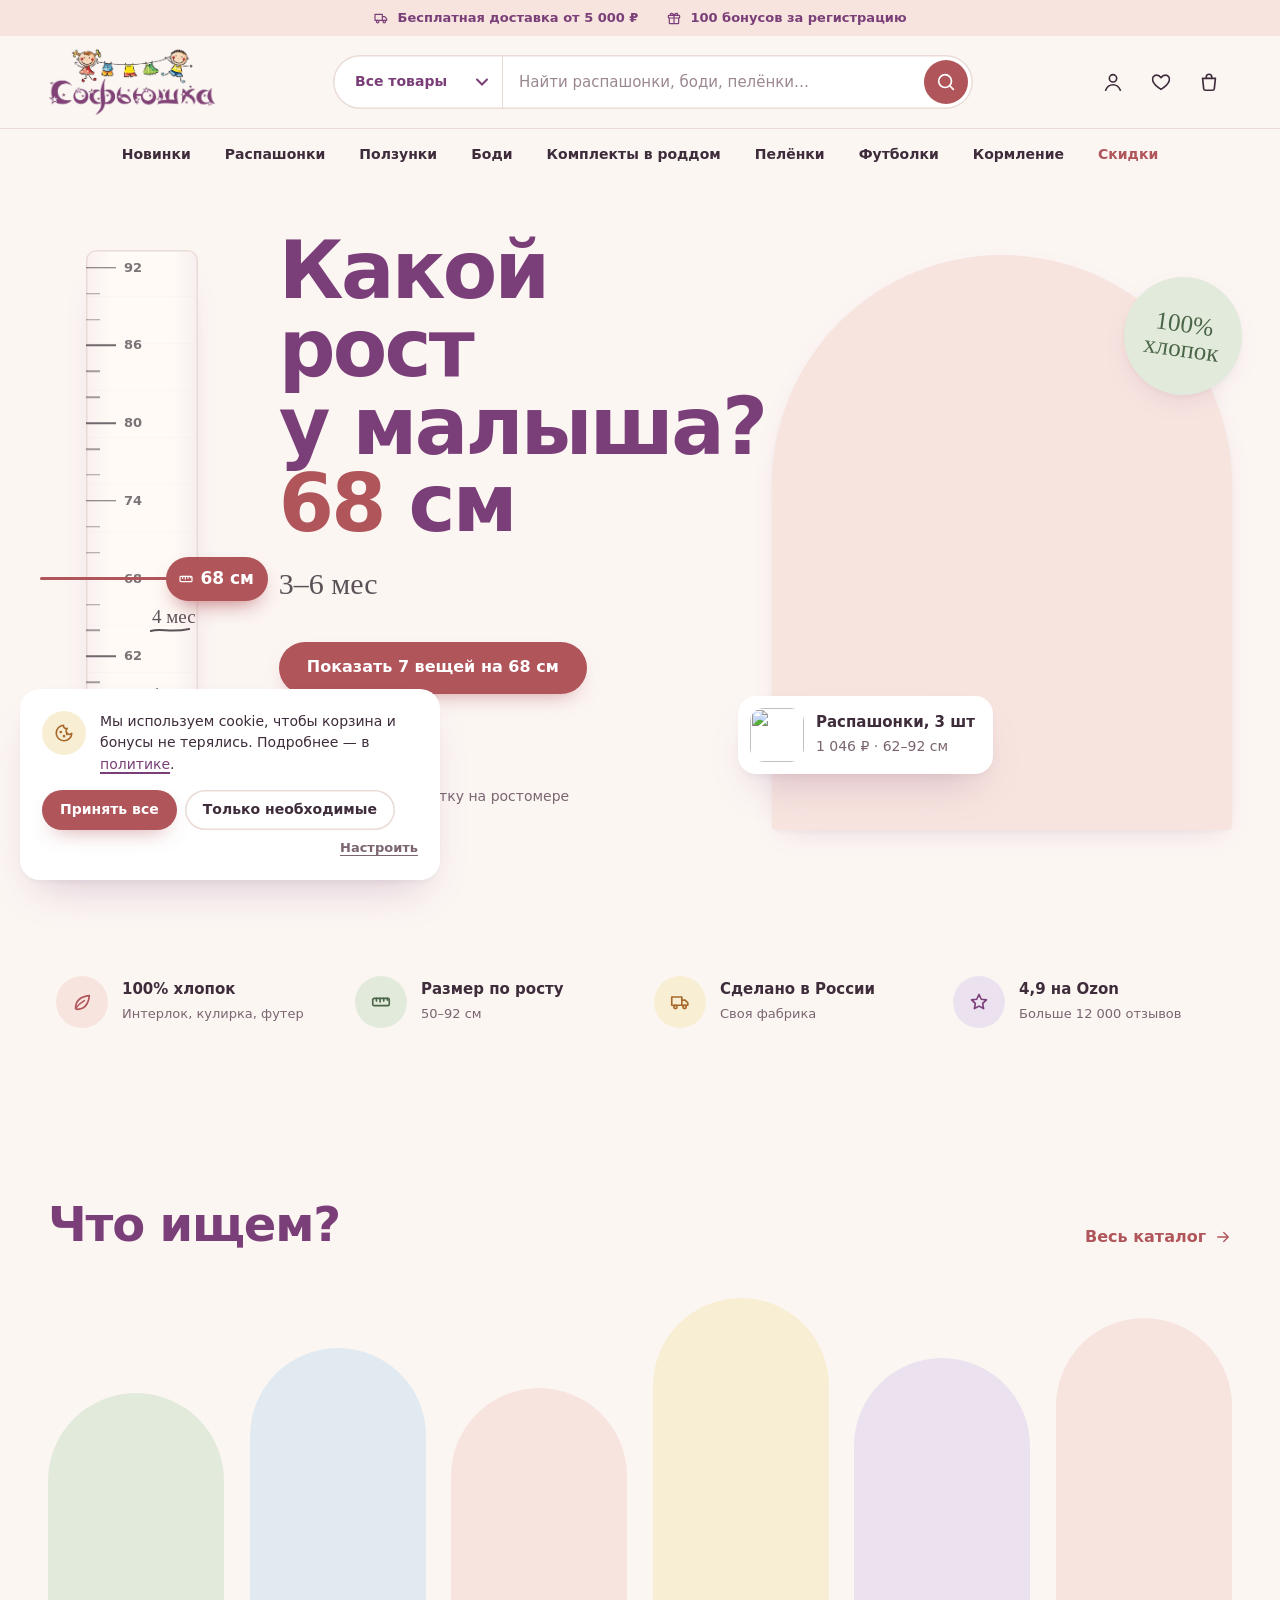
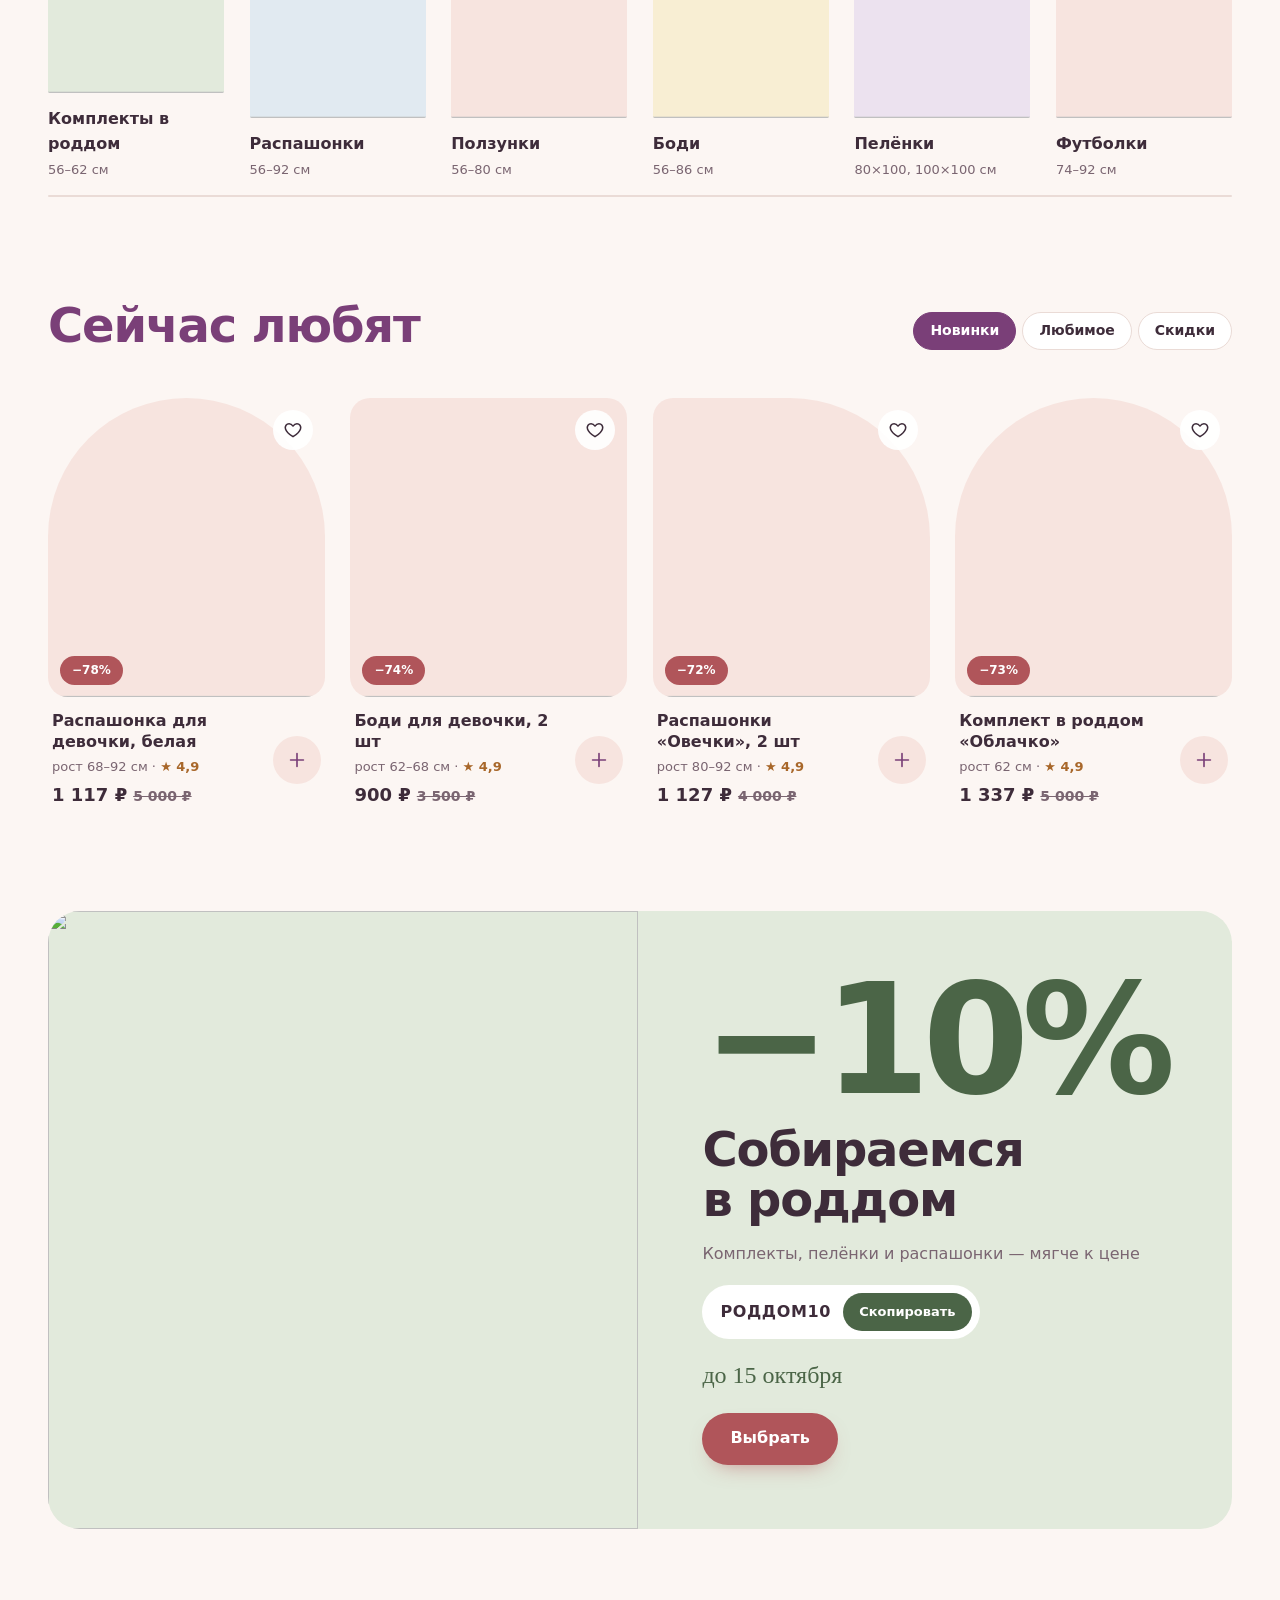
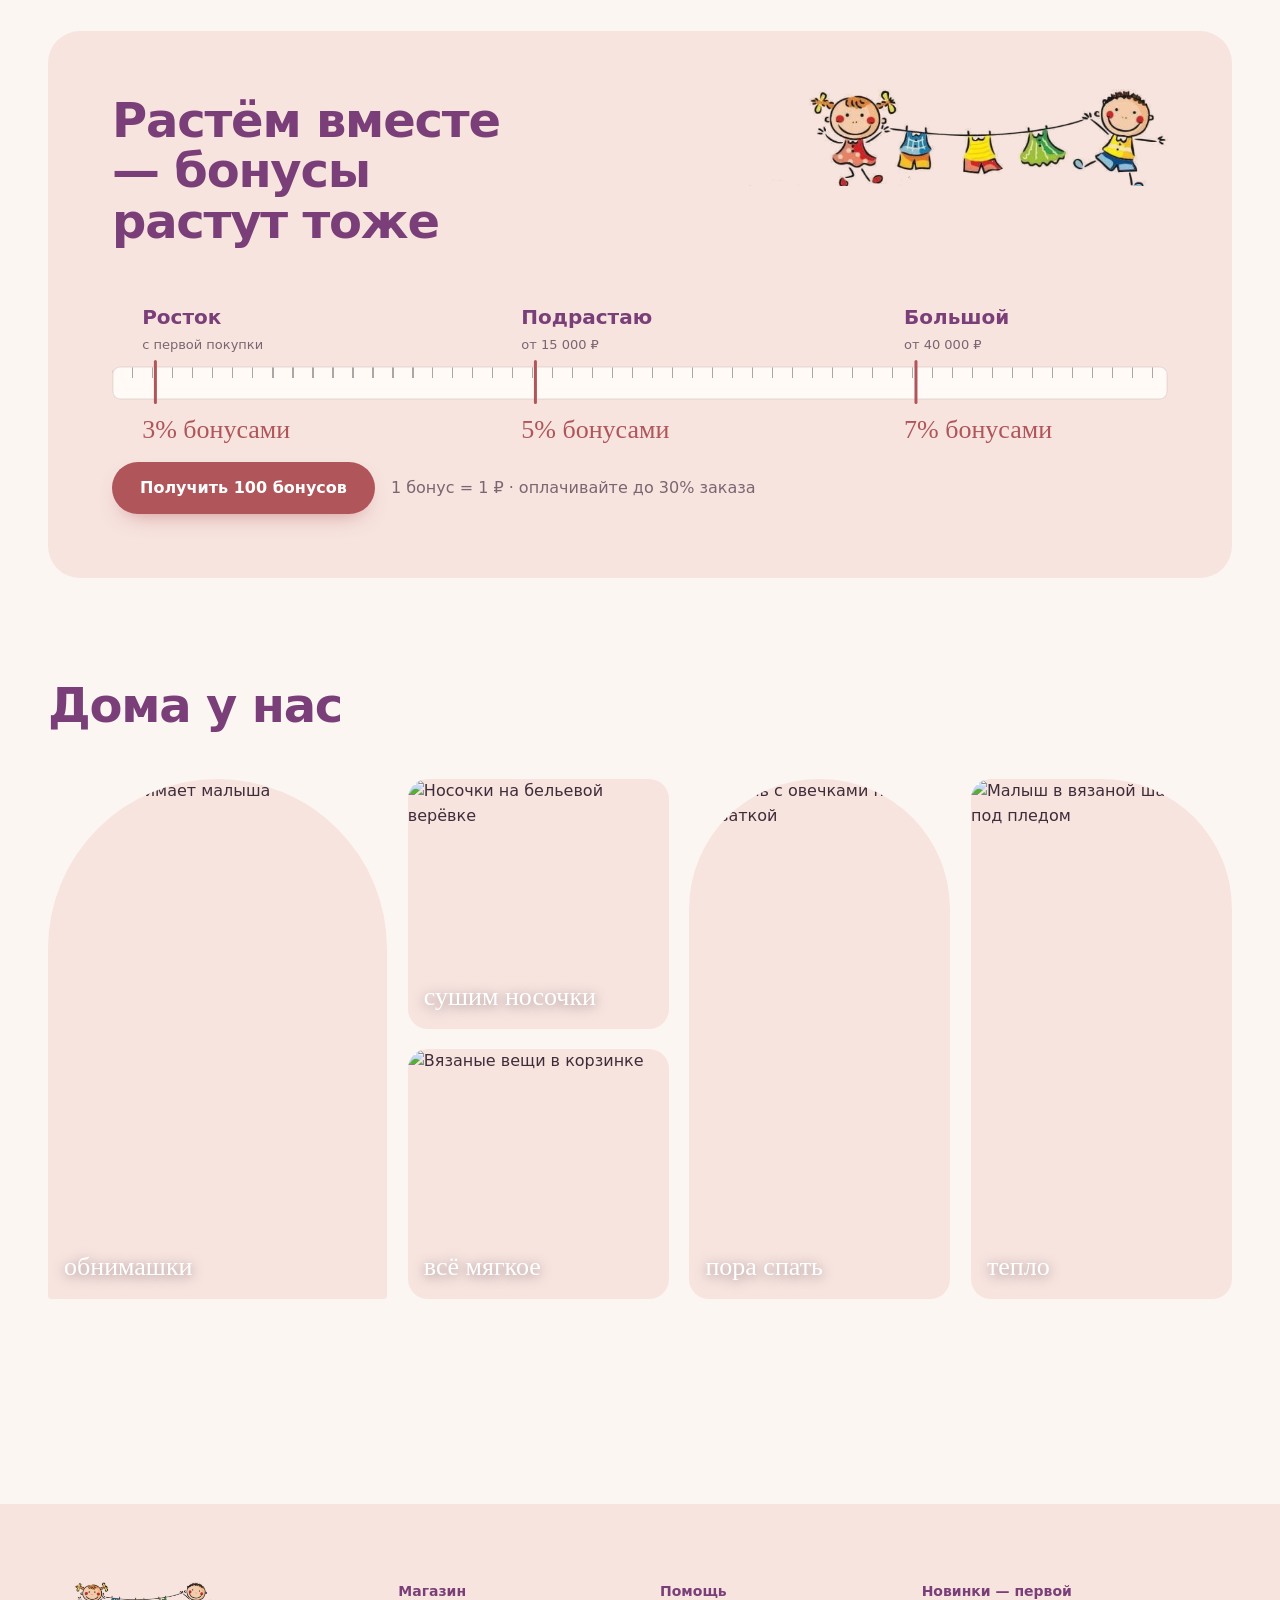
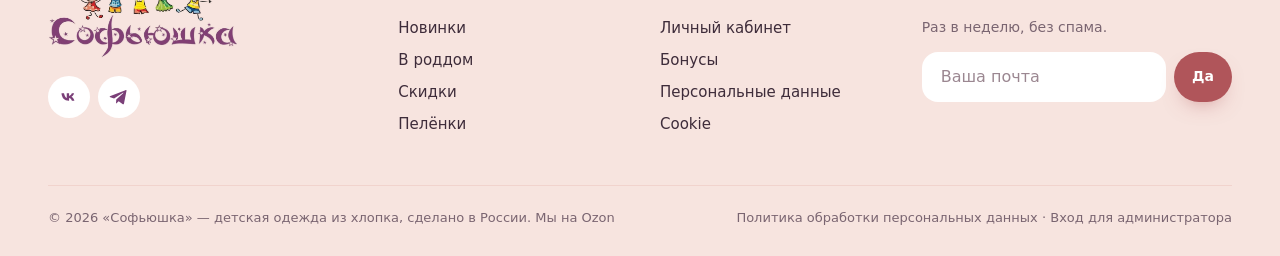
==== commit ab2034d6: "Бонус за регистрацию 100, убрать «Обмен и возврат» Co-Authored-By: Claude Opus 5 <noreply@anthropic." ====
--- a/index.html
+++ b/index.html
@@ -95,7 +95,7 @@
         </div>
         <div class="growth__line" id="levels"><div class="growth__rule"></div></div>
         <div class="growth__foot">
-          <a class="btn" href="account.html" id="growBtn">Получить 500 бонусов</a>
+          <a class="btn" href="account.html" id="growBtn">Получить 100 бонусов</a>
           <span class="muted">1 бонус = 1 ₽ · оплачивайте до 30% заказа</span>
         </div>
       </div>
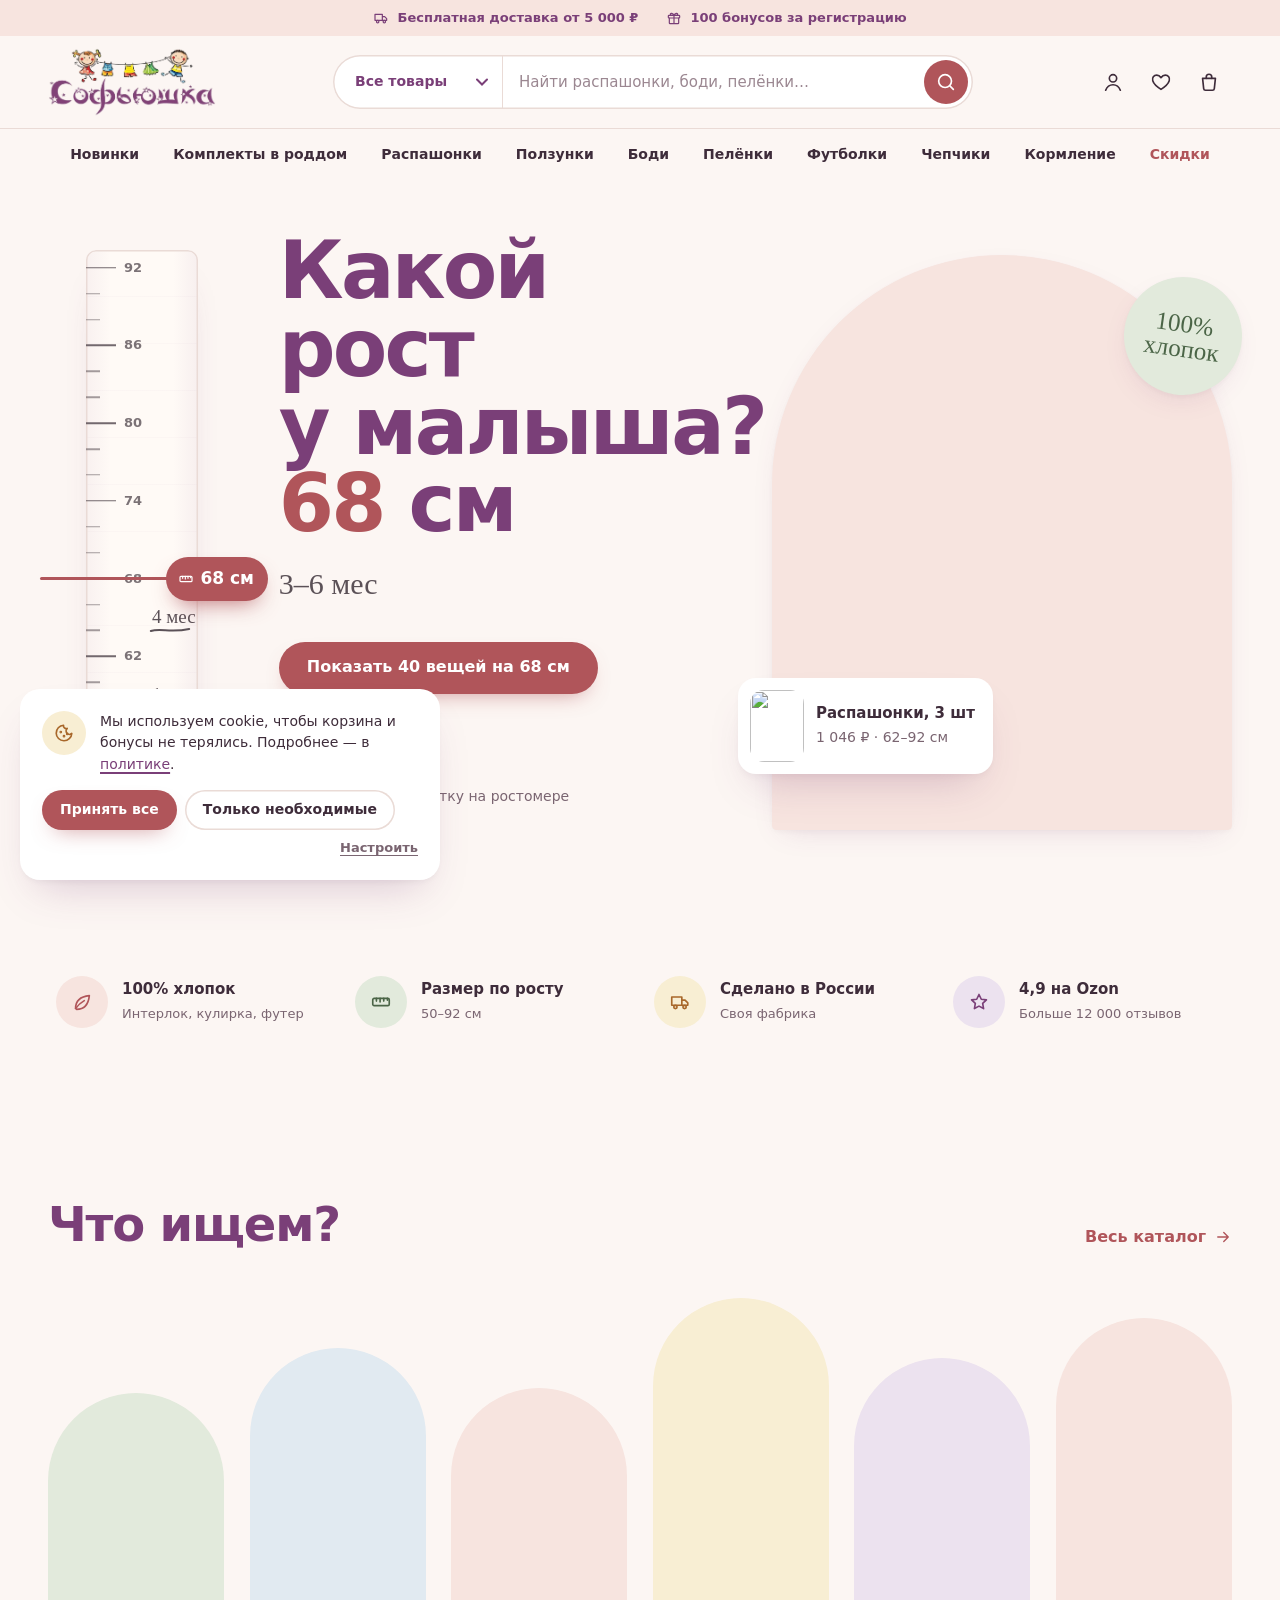
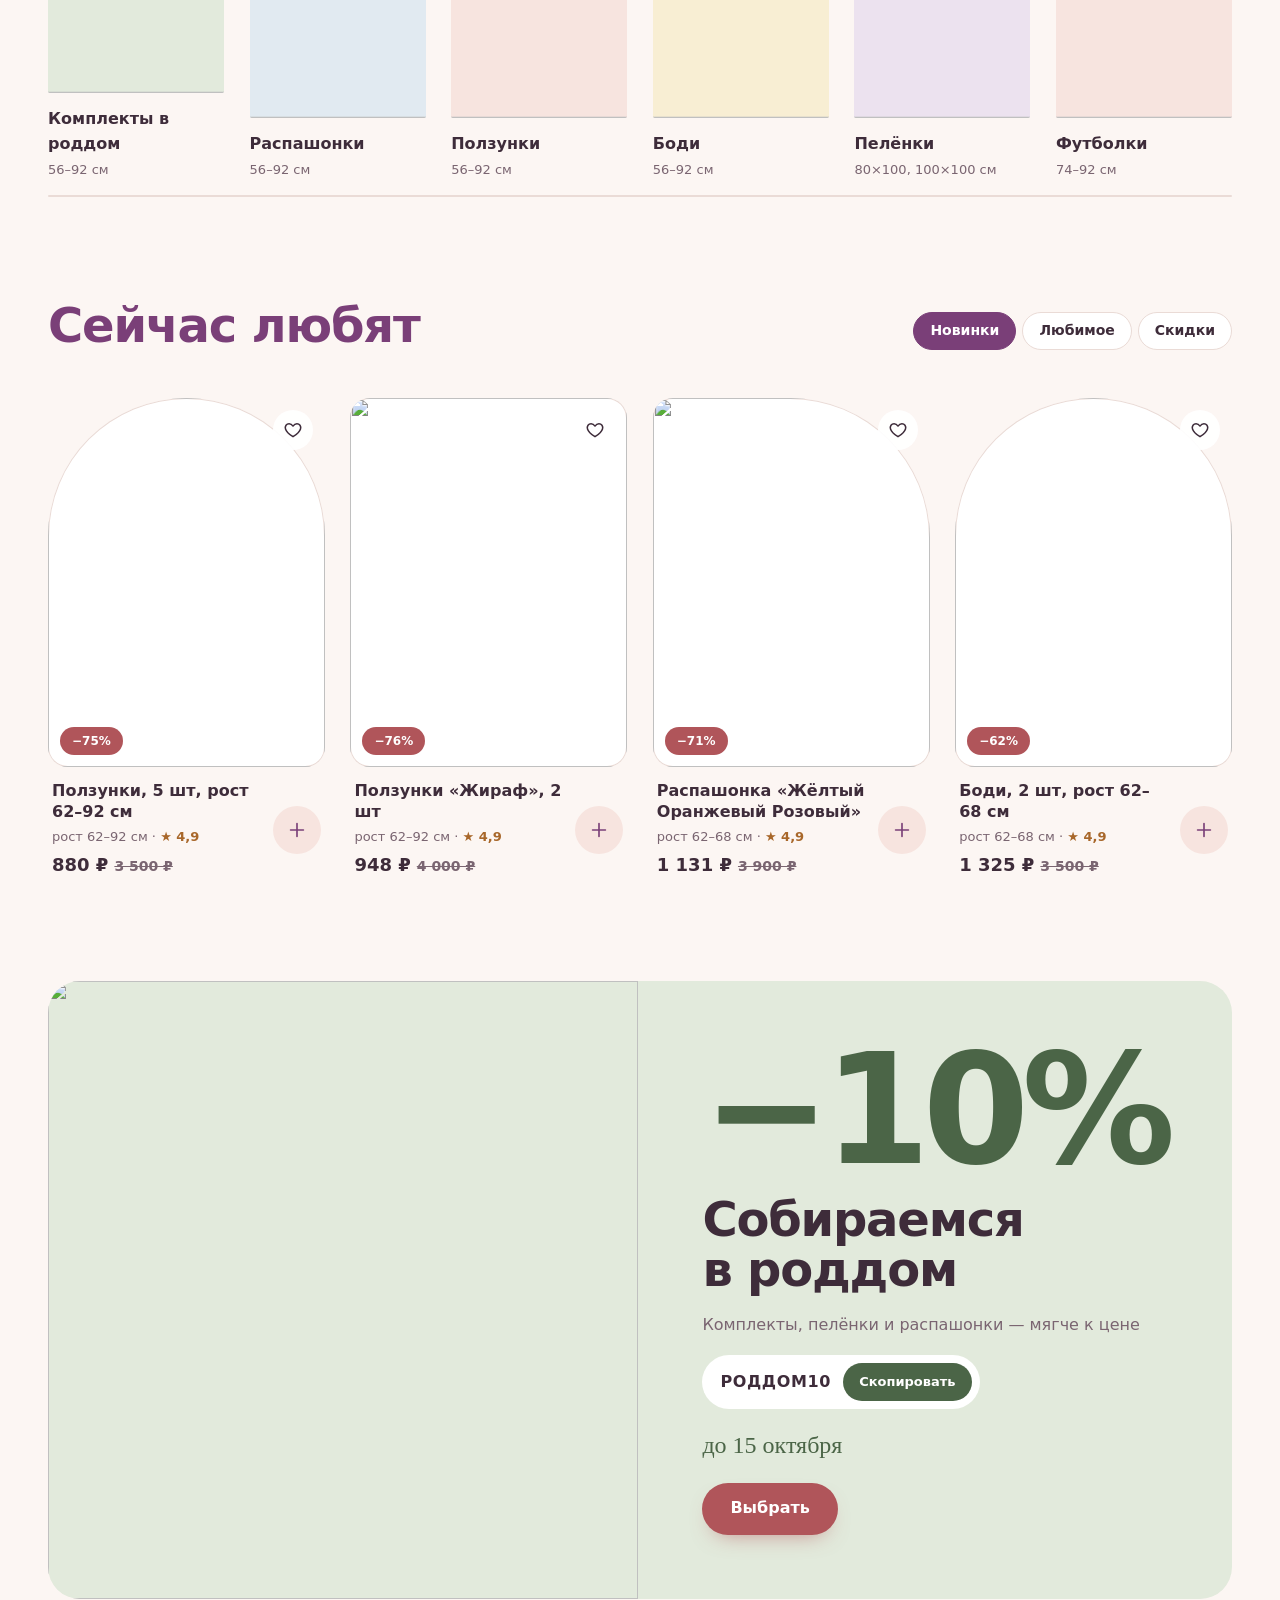
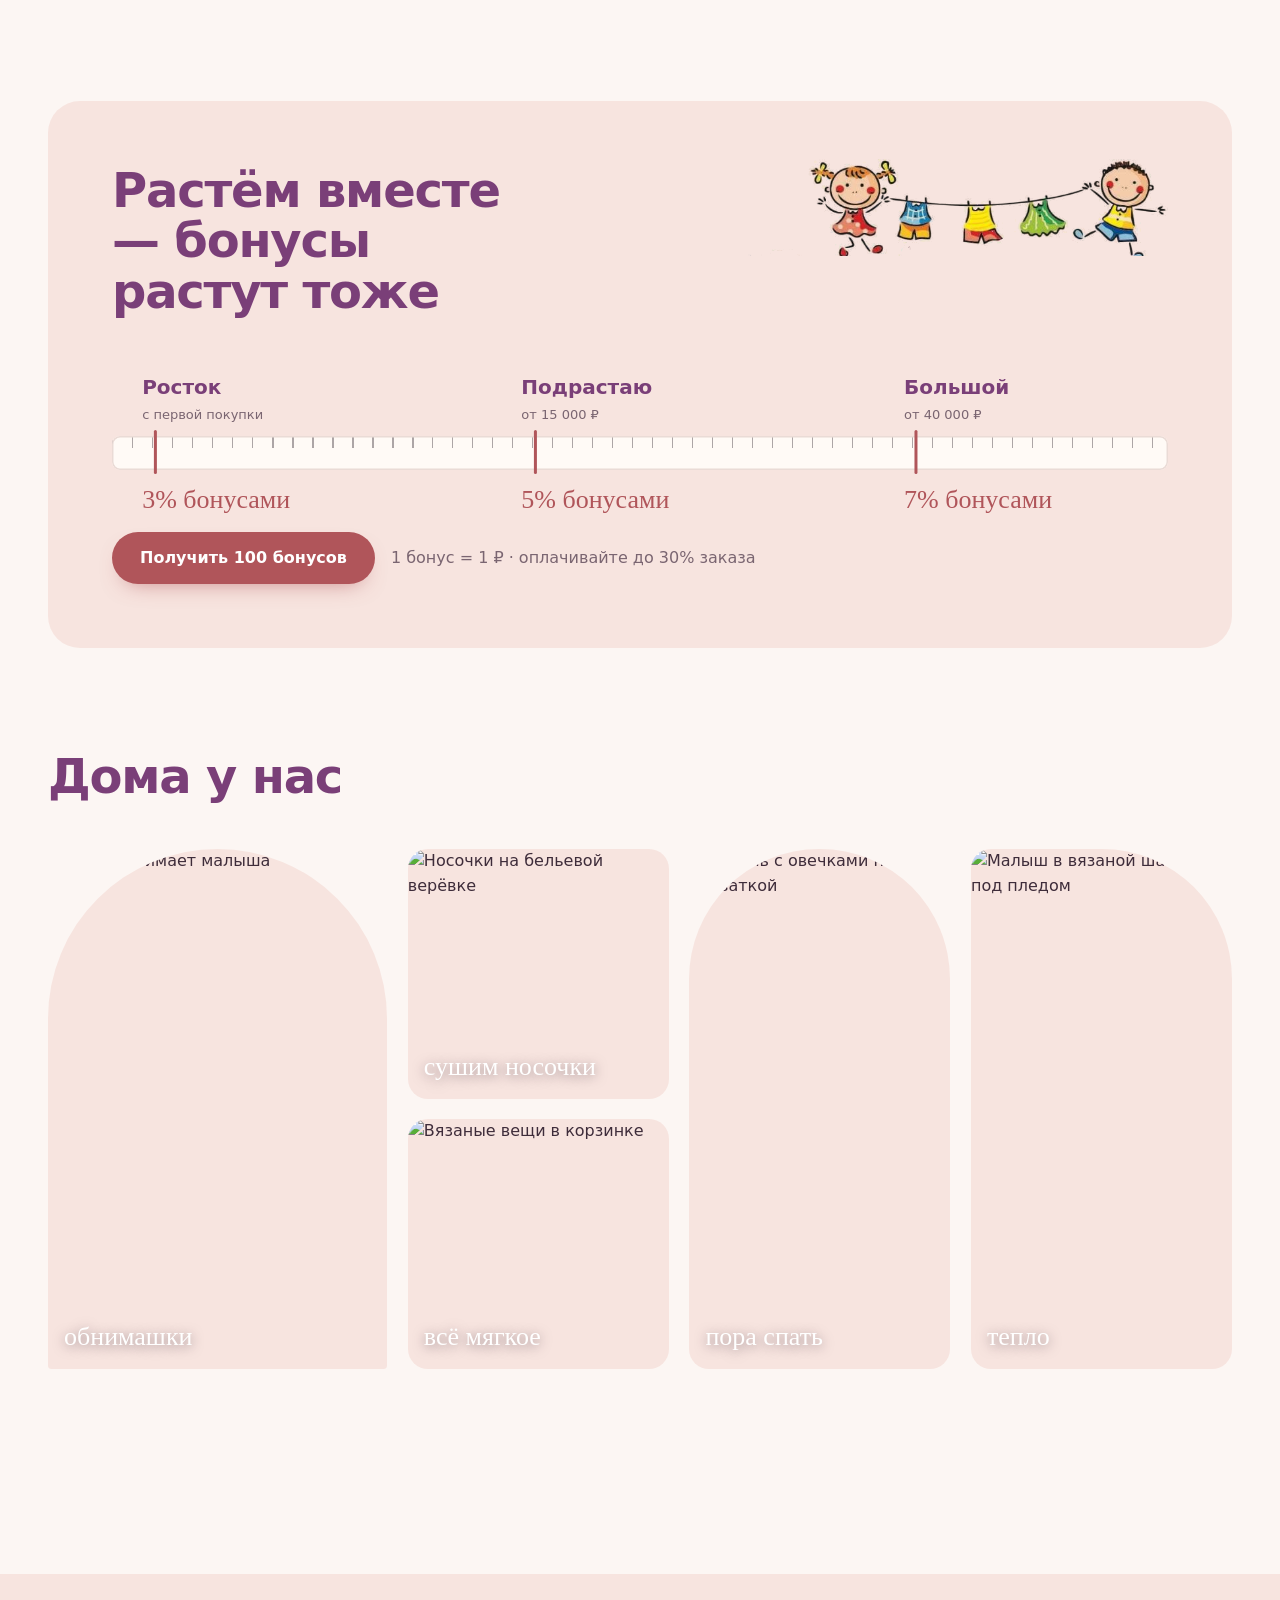
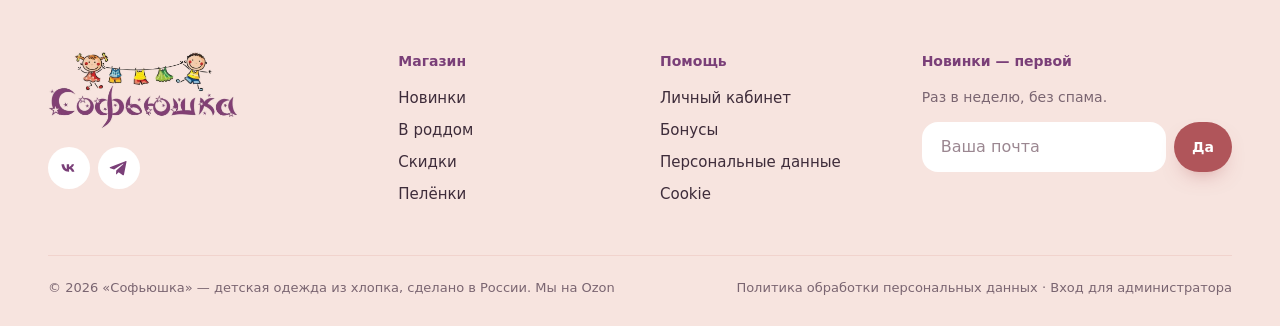
==== commit fed2fba8: "Все 86 товаров с Ozon по разделам Co-Authored-By: Claude Opus 5 <noreply@anthropic.com>" ====
--- a/index.html
+++ b/index.html
@@ -118,6 +118,7 @@
 
 <div id="site-footer"></div>
 
+<script src="assets/js/catalog.js"></script>
 <script src="assets/js/store.js"></script>
 <script src="assets/js/ui.js"></script>
 <script>
--- a/assets/css/style.css
+++ b/assets/css/style.css
@@ -156,7 +156,7 @@
 .suggest.is-open { display: block; animation: pop .25s var(--ease); }
 .suggest a { display: flex; align-items: center; gap: 14px; padding: 8px 10px; border-radius: 14px; text-decoration: none; }
 .suggest a:hover, .suggest a.is-active { background: var(--ground); }
-.suggest img { width: 46px; height: 46px; border-radius: 12px; object-fit: cover; }
+.suggest img { width: 46px; height: 61px; border-radius: 12px; object-fit: contain; background: #fff; }
 .suggest b { font-weight: 800; font-size: 14px; display: block; }
 .suggest small { color: var(--muted); font-size: 13px; }
 .suggest__all { justify-content: center; color: var(--action); font-weight: 800; font-size: 14px; }
@@ -189,7 +189,7 @@
 .hero__photo .arch img { width: 100%; height: 100%; object-fit: cover; object-position: 30% 100%; transform: scale(1.32); transform-origin: 12% 100%; }
 .hero__note { position: absolute; left: -34px; bottom: 56px; background: var(--paper); border-radius: 18px; padding: 12px 18px 12px 12px; display: flex; gap: 12px; align-items: center; box-shadow: var(--shadow-lift); text-decoration: none; transition: transform .3s var(--ease); max-width: 280px; }
 .hero__note:hover { transform: translateY(-3px); }
-.hero__note img { width: 54px; height: 54px; border-radius: 14px; object-fit: cover; }
+.hero__note img { width: 54px; height: 72px; border-radius: 14px; object-fit: contain; background: #fff; }
 .hero__note b { display: block; font-size: 15px; font-weight: 800; }
 .hero__note span { font-size: 14px; color: var(--muted); }
 .hero__sticker { position: absolute; top: 22px; right: -10px; width: 118px; height: 118px; border-radius: 50%; background: var(--sage); color: var(--sage-ink); display: grid; place-items: center; text-align: center; font-family: var(--hand); font-size: 25px; line-height: 1; transform: rotate(8deg); box-shadow: var(--shadow); }
@@ -266,12 +266,12 @@
 .grid { display: grid; grid-template-columns: repeat(4, minmax(0, 1fr)); gap: clamp(14px, 2vw, 28px); }
 .card { position: relative; display: flex; flex-direction: column; animation: rise .6s var(--ease) both; }
 @keyframes rise { from { opacity: 0; transform: translateY(14px); } }
-.card__media { position: relative; display: block; aspect-ratio: 1 / 1.08; border-radius: 140px 140px var(--r-m) var(--r-m); overflow: hidden; background: var(--blush); }
+.card__media { position: relative; display: block; aspect-ratio: 3 / 4; border-radius: 140px 140px var(--r-m) var(--r-m); overflow: hidden; background: #fff; box-shadow: inset 0 0 0 1px var(--line); }
 .card:nth-child(4n+2) .card__media { border-radius: var(--r-m); }
 .card:nth-child(4n+3) .card__media { border-radius: var(--r-m) 140px var(--r-m) var(--r-m); }
-.card__media img { width: 100%; height: 100%; object-fit: cover; object-position: 50% 100%; transform: scale(1.14); transform-origin: 50% 100%; transition: transform .8s var(--ease); }
+.card__media img { width: 100%; height: 100%; object-fit: contain; object-position: 50% 50%; transition: transform .8s var(--ease); }
 .card__rate { color: var(--warn); font-weight: 800; }
-.card:hover .card__media img { transform: scale(1.2); }
+.card:hover .card__media img { transform: scale(1.04); }
 .card__fav { position: absolute; top: 12px; right: 12px; width: 40px; height: 40px; border-radius: 50%; border: 0; background: rgba(255, 255, 255, .92); display: grid; place-items: center; color: var(--ink); transition: color .2s, transform .2s; }
 .card__fav .icon { width: 20px; height: 20px; }
 .card__fav[aria-pressed="true"] { color: var(--action); }
@@ -416,7 +416,7 @@
 /* ---------- корзина ---------- */
 .cart { display: grid; grid-template-columns: minmax(0, 1fr) 420px; gap: clamp(24px, 4vw, 56px); align-items: start; }
 .cart-line { display: grid; grid-template-columns: 110px 1fr auto; gap: 20px; align-items: center; padding: 18px 0; border-bottom: 1px solid var(--line); }
-.cart-line img { width: 110px; height: 132px; object-fit: cover; object-position: 50% 100%; border-radius: 60px 60px 16px 16px; }
+.cart-line img { width: 110px; height: 147px; object-fit: contain; background: #fff; border-radius: 60px 60px 16px 16px; }
 .cart-line b { font-weight: 800; font-size: 17px; }
 .cart-line .muted { font-size: 14px; margin-top: 2px; }
 .cart-line__side { display: grid; gap: 10px; justify-items: end; }
@@ -501,7 +501,7 @@
 .order__top { display: flex; justify-content: space-between; gap: 12px; flex-wrap: wrap; align-items: center; }
 .order__top b { font-size: 17px; font-weight: 900; }
 .order__imgs { display: flex; gap: 8px; }
-.order__imgs img { width: 54px; height: 64px; object-fit: cover; border-radius: 30px 30px 10px 10px; }
+.order__imgs img { width: 54px; height: 72px; object-fit: contain; background: #fff; border-radius: 30px 30px 10px 10px; }
 .status { display: inline-flex; align-items: center; gap: 6px; padding: 5px 12px; border-radius: 999px; font-size: 13px; font-weight: 800; white-space: nowrap; }
 .status::before { content: ''; width: 7px; height: 7px; border-radius: 50%; background: currentColor; }
 .status--ok { background: #e4efe1; color: var(--ok); }
@@ -649,7 +649,7 @@
   .footer__grid { grid-template-columns: 1fr; gap: 28px; }
   .form-grid { grid-template-columns: 1fr; }
   .cart-line { grid-template-columns: 84px 1fr; }
-  .cart-line img { width: 84px; height: 100px; }
+  .cart-line img { width: 84px; height: 112px; }
   .cart-line__side { grid-column: 2; justify-items: start; grid-auto-flow: column; align-items: center; justify-content: space-between; }
   .seg { grid-template-columns: 1fr; }
   .rules { grid-template-columns: 1fr 1fr; }
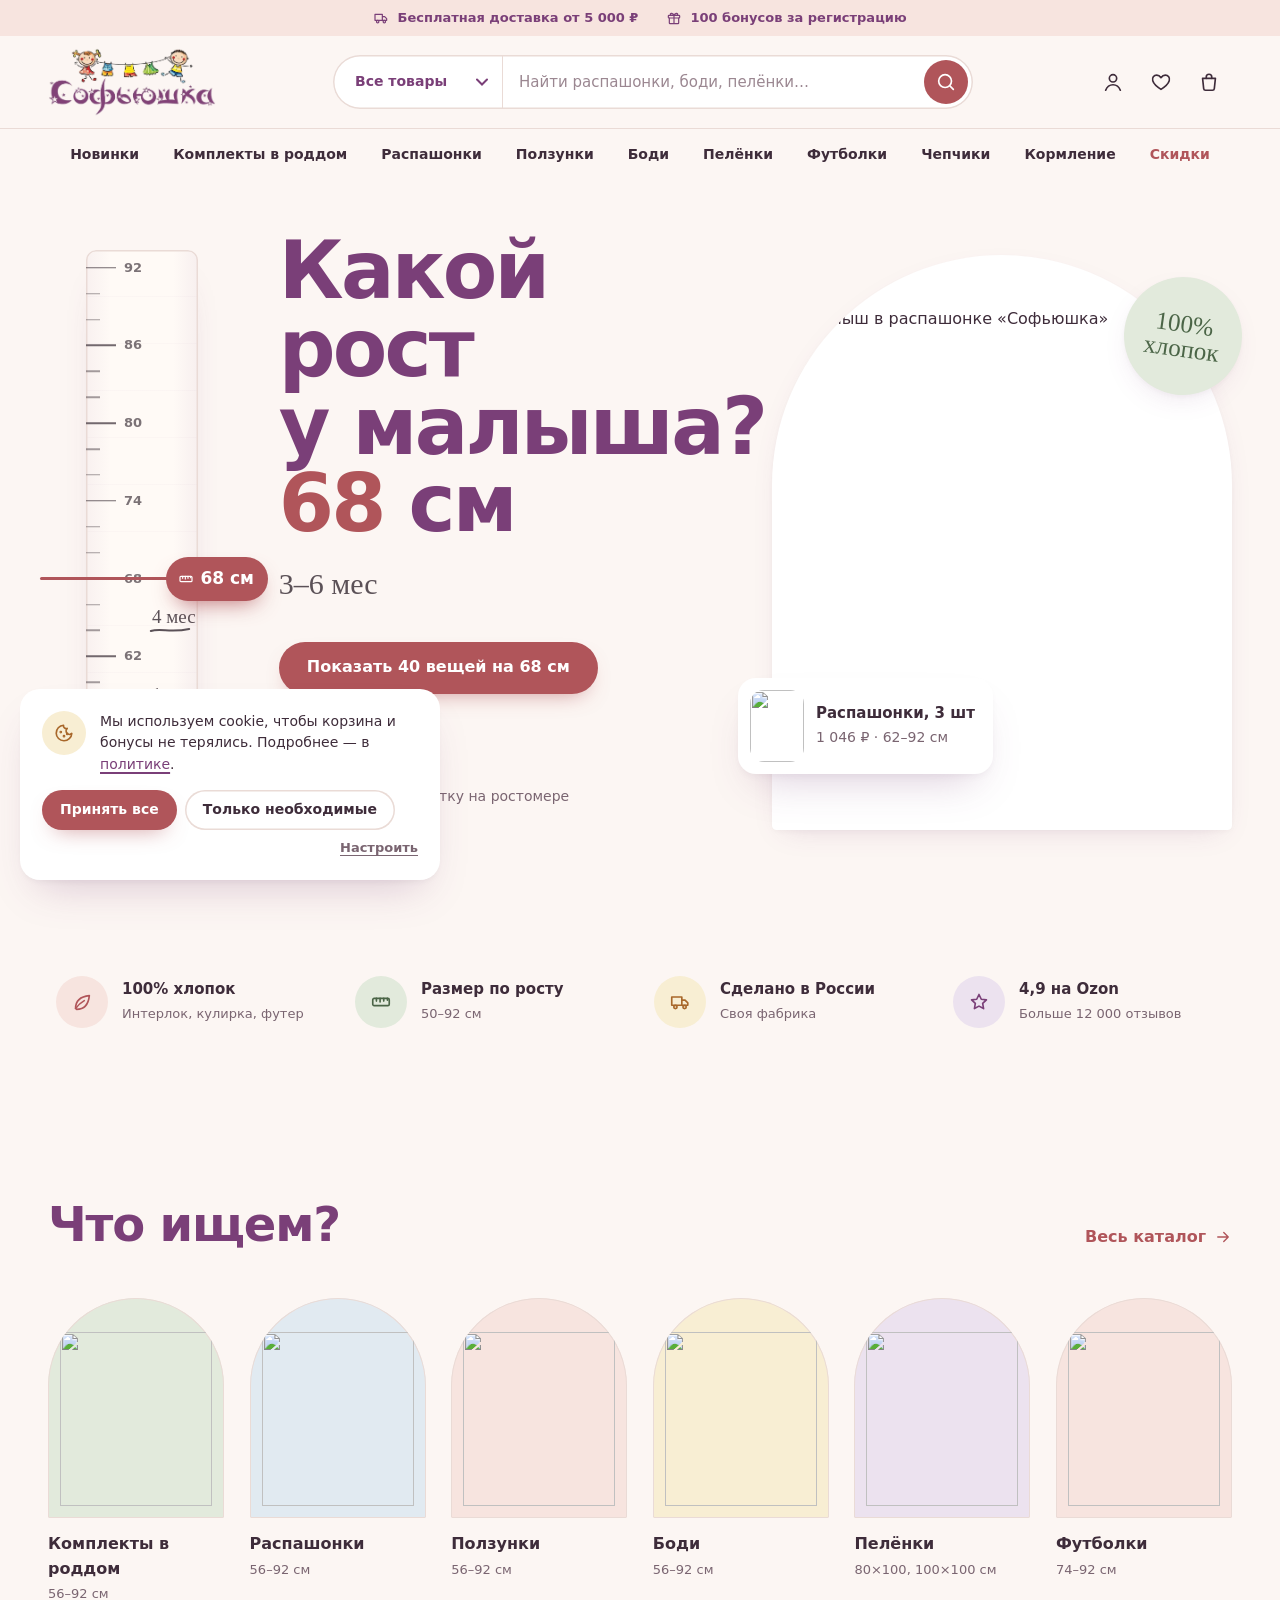
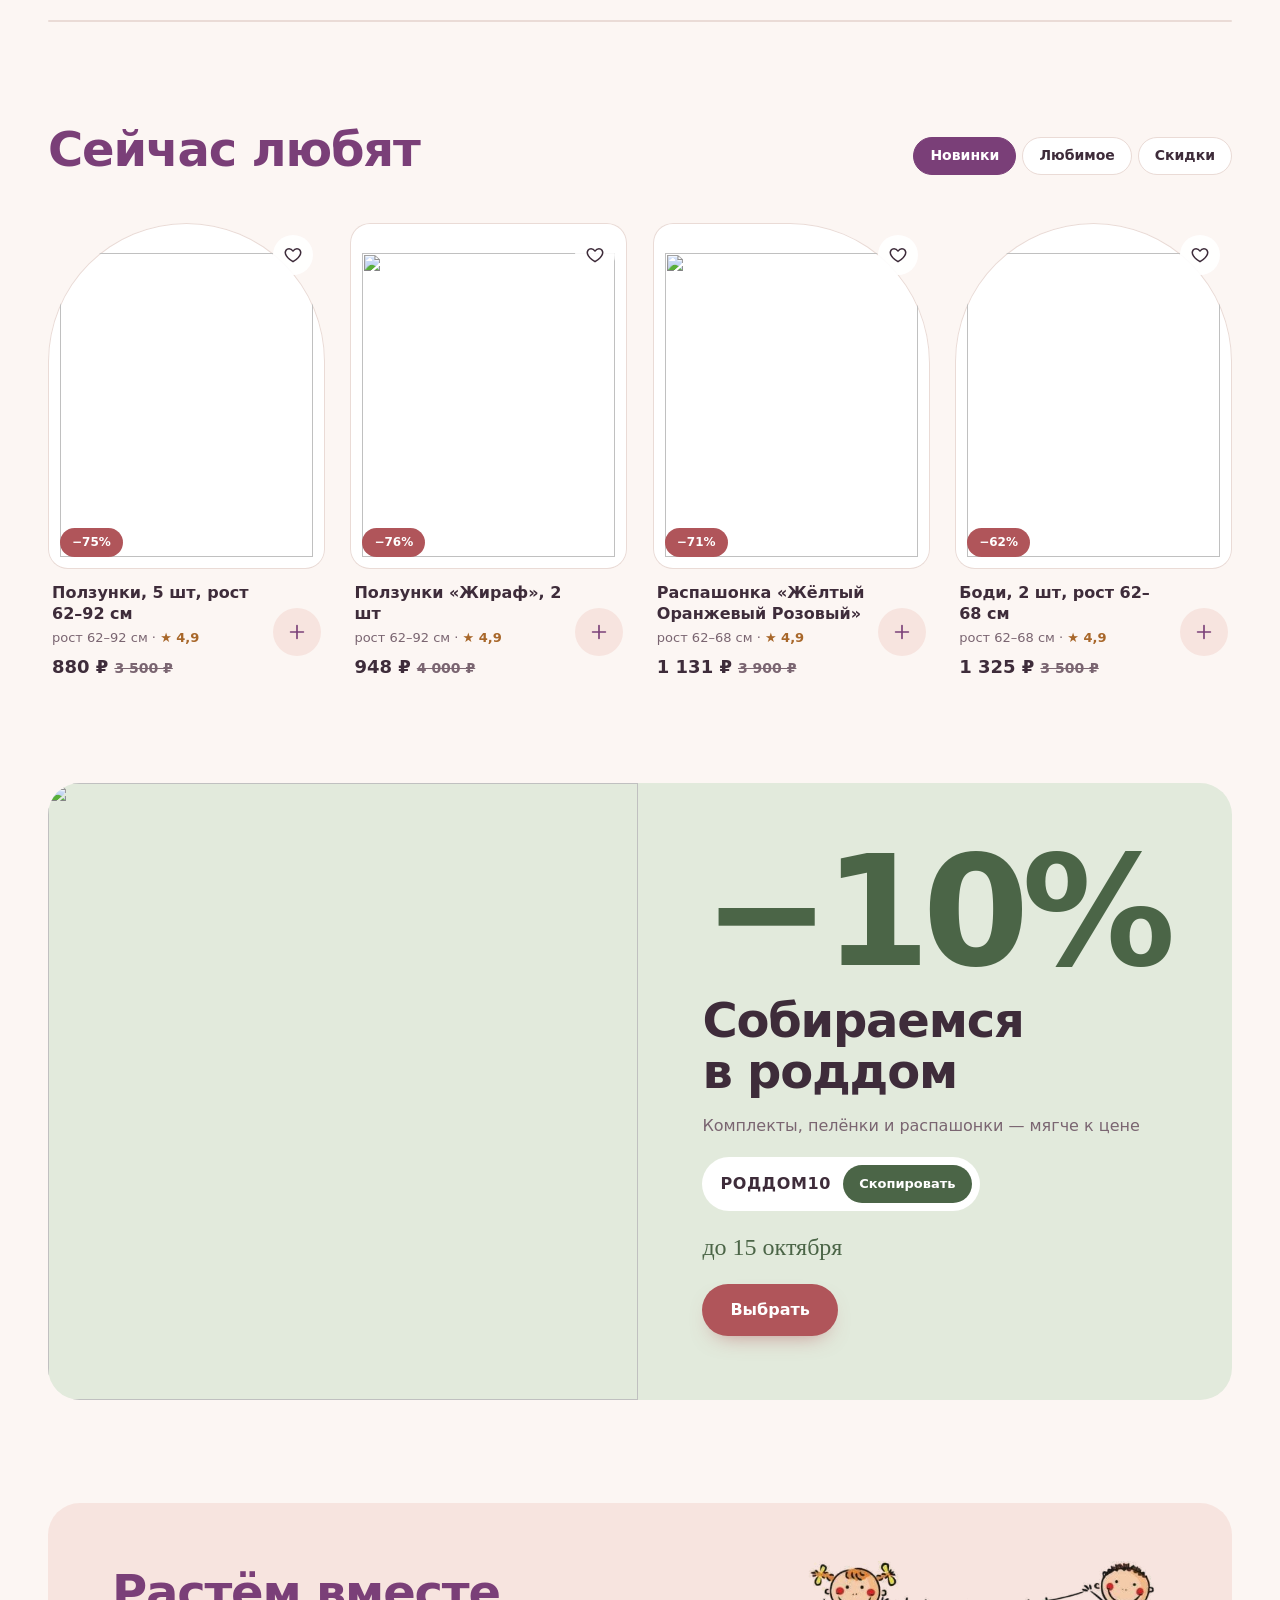
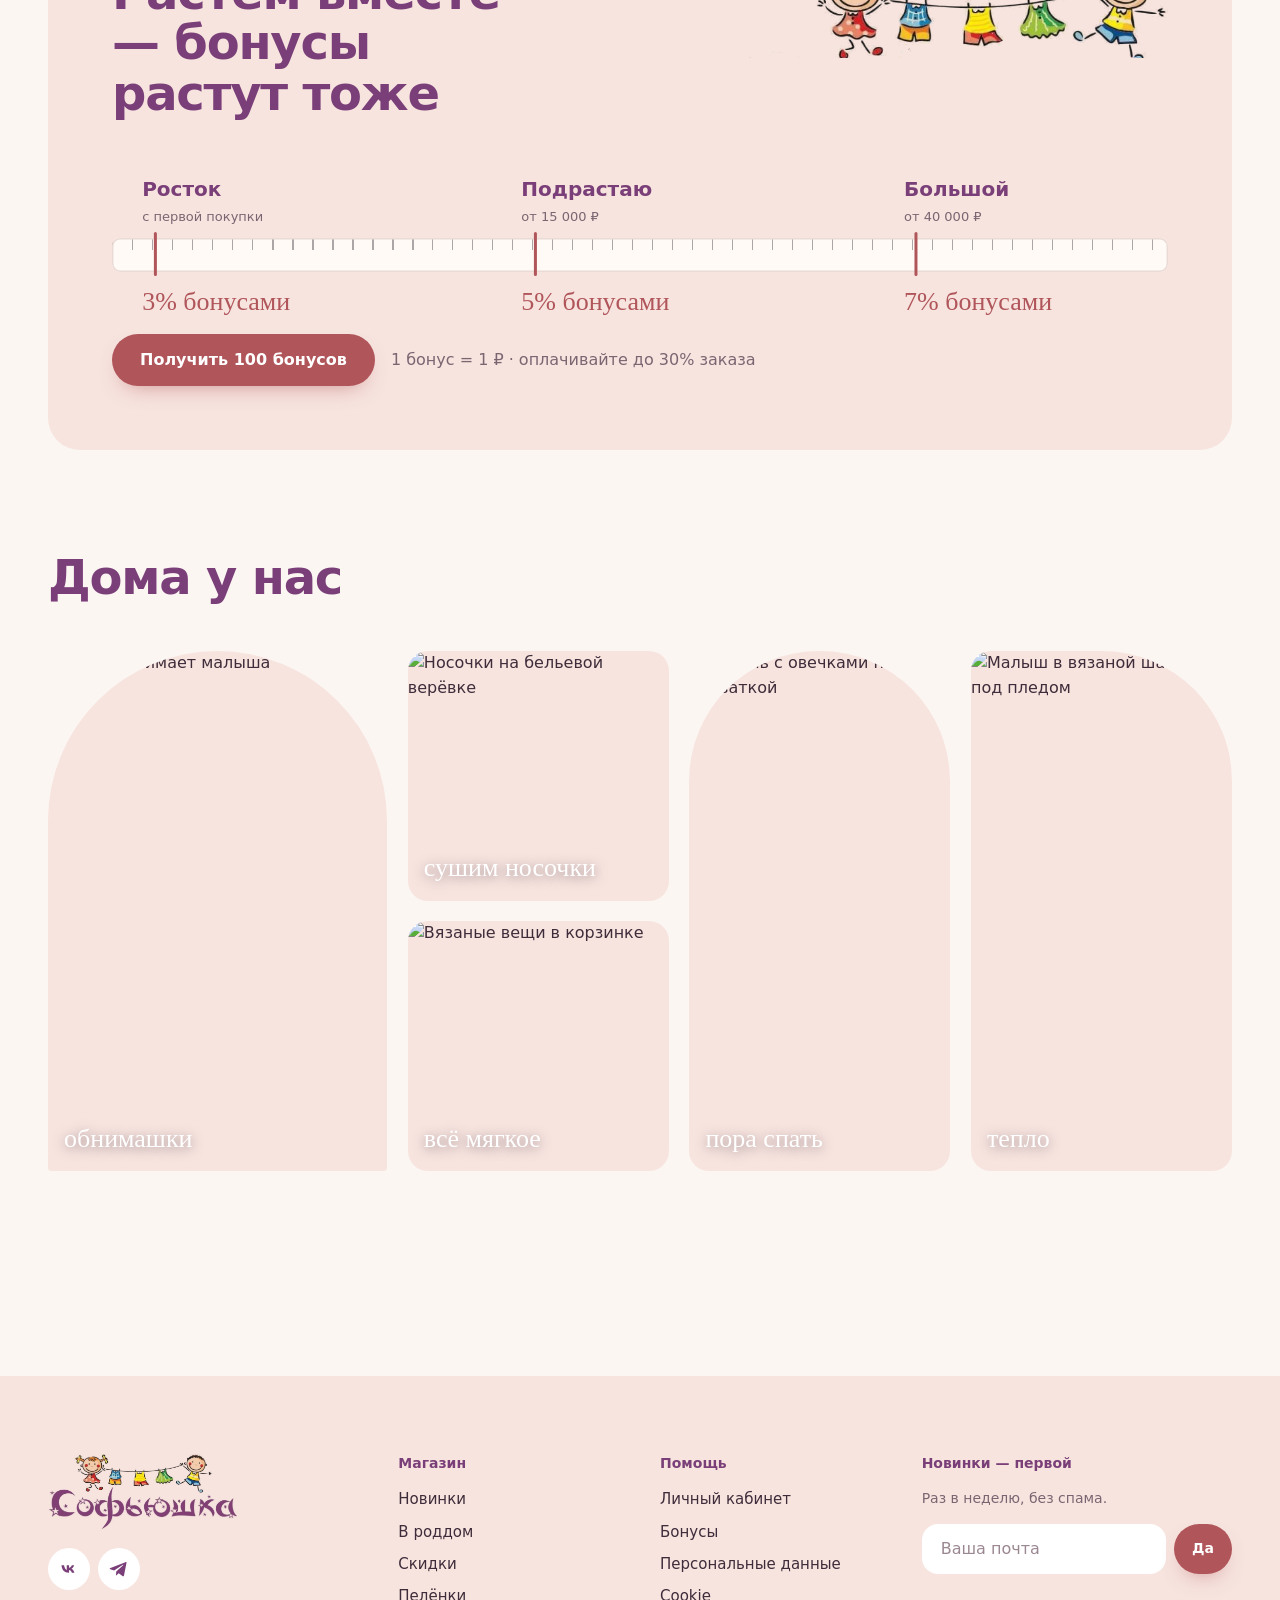
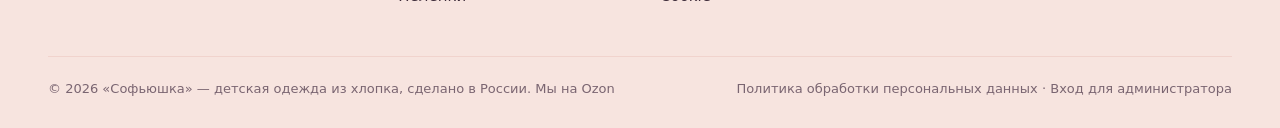
==== commit 3b8cce76: "Фото целиком во всех блоках Co-Authored-By: Claude Opus 5 <noreply@anthropic.com>" ====
--- a/index.html
+++ b/index.html
@@ -2,10 +2,6 @@
 <html lang="ru">
 <head>
 <meta charset="utf-8">
-<meta name="robots" content="noindex, nofollow">
-<meta name="referrer" content="strict-origin-when-cross-origin">
-<meta http-equiv="Content-Security-Policy" content="default-src 'self'; script-src 'self' 'unsafe-inline'; style-src 'self' 'unsafe-inline' https://fonts.googleapis.com; font-src https://fonts.gstatic.com; img-src 'self' data: https://ir.ozone.ru https://images.unsplash.com; connect-src 'self'; base-uri 'self'; form-action 'self'; object-src 'none'">
-
 <meta name="viewport" content="width=device-width, initial-scale=1">
 <title>Софьюшка — одежда для малышей</title>
 <meta name="description" content="Нежная одежда для малышей от 50 до 104 см. Выберите рост — покажем, что подойдёт.">
@@ -146,10 +142,9 @@
   paint(cm);
 
   // категории
-  const heights = [300, 370, 330, 420, 360, 400];
   $('#lineup').innerHTML = ['sets', 'raspashonki', 'polzunki', 'body', 'pelenki', 'tops'].map((id, i) => {
     const c = S.cat(id);
-    return `<a href="catalog.html?cat=${id}"><div class="arch" style="height:${heights[i]}px;background:var(--${c.tint})"><img src="${S.U(c.img, 520)}" alt="" loading="lazy"></div>
+    return `<a href="catalog.html?cat=${id}"><div class="arch" style="background:var(--${c.tint})"><img src="${S.U(c.img, 520)}" alt="" loading="lazy"></div>
       <div><b>${esc(c.name)}</b><span>${c.from ? c.from + '–' + c.to + ' см' : '80×100, 100×100 см'}</span></div></a>`;
   }).join('');
 
--- a/assets/css/style.css
+++ b/assets/css/style.css
@@ -185,8 +185,8 @@
 .hero__hint { margin-top: 26px; display: flex; align-items: center; gap: 10px; font-size: 14px; color: var(--muted); }
 .hero__hint svg { width: 56px; height: 26px; flex: none; color: var(--graphite); }
 .hero__photo { position: relative; }
-.hero__photo .arch { aspect-ratio: 4 / 5; border-radius: var(--arch); overflow: hidden; background: var(--blush); box-shadow: var(--shadow); }
-.hero__photo .arch img { width: 100%; height: 100%; object-fit: cover; object-position: 30% 100%; transform: scale(1.32); transform-origin: 12% 100%; }
+.hero__photo .arch { aspect-ratio: 4 / 5; padding: 52px 20px 20px; border-radius: var(--arch); overflow: hidden; background: #fff; box-shadow: var(--shadow); }
+.hero__photo .arch img { width: 100%; height: 100%; object-fit: contain; }
 .hero__note { position: absolute; left: -34px; bottom: 56px; background: var(--paper); border-radius: 18px; padding: 12px 18px 12px 12px; display: flex; gap: 12px; align-items: center; box-shadow: var(--shadow-lift); text-decoration: none; transition: transform .3s var(--ease); max-width: 280px; }
 .hero__note:hover { transform: translateY(-3px); }
 .hero__note img { width: 54px; height: 72px; border-radius: 14px; object-fit: contain; background: #fff; }
@@ -251,12 +251,12 @@
 .perk span { font-size: 13px; color: var(--muted); }
 
 /* категории-арки разной высоты: как дети у ростомера */
-.lineup { display: grid; grid-template-columns: repeat(6, 1fr); gap: clamp(12px, 2vw, 28px); align-items: end; min-height: 420px; }
+.lineup { display: grid; grid-template-columns: repeat(6, 1fr); gap: clamp(12px, 2vw, 28px); align-items: start; }
 .lineup a { text-decoration: none; display: grid; gap: 14px; }
-.lineup .arch { border-radius: var(--arch); overflow: hidden; position: relative; transition: transform .5s var(--ease), box-shadow .5s var(--ease); }
-.lineup .arch img { width: 100%; height: 100%; object-fit: cover; object-position: 50% 100%; transform: scale(1.3); transform-origin: 50% 100%; transition: transform .8s var(--ease); }
+.lineup .arch { aspect-ratio: 4 / 5; height: auto !important; padding: 34px 12px 12px; border-radius: var(--arch); overflow: hidden; position: relative; background: #fff; box-shadow: inset 0 0 0 1px var(--line); transition: transform .5s var(--ease), box-shadow .5s var(--ease); }
+.lineup .arch img { width: 100%; height: 100%; object-fit: contain; transition: transform .8s var(--ease); }
 .lineup a:hover .arch { transform: translateY(-8px); box-shadow: var(--shadow-lift); }
-.lineup a:hover img { transform: scale(1.36); }
+.lineup a:hover img { transform: scale(1.04); }
 .lineup b { font-size: 16px; font-weight: 800; display: block; }
 .lineup span { font-size: 13px; color: var(--muted); font-variant-numeric: tabular-nums; }
 .lineup__floor { height: 2px; background: var(--line); border-radius: 2px; margin-top: 14px; }
@@ -266,7 +266,7 @@
 .grid { display: grid; grid-template-columns: repeat(4, minmax(0, 1fr)); gap: clamp(14px, 2vw, 28px); }
 .card { position: relative; display: flex; flex-direction: column; animation: rise .6s var(--ease) both; }
 @keyframes rise { from { opacity: 0; transform: translateY(14px); } }
-.card__media { position: relative; display: block; aspect-ratio: 3 / 4; border-radius: 140px 140px var(--r-m) var(--r-m); overflow: hidden; background: #fff; box-shadow: inset 0 0 0 1px var(--line); }
+.card__media { position: relative; display: block; aspect-ratio: 4 / 5; padding: 30px 12px 12px; border-radius: 140px 140px var(--r-m) var(--r-m); overflow: hidden; background: #fff; box-shadow: inset 0 0 0 1px var(--line); }
 .card:nth-child(4n+2) .card__media { border-radius: var(--r-m); }
 .card:nth-child(4n+3) .card__media { border-radius: var(--r-m) 140px var(--r-m) var(--r-m); }
 .card__media img { width: 100%; height: 100%; object-fit: contain; object-position: 50% 50%; transition: transform .8s var(--ease); }
@@ -380,9 +380,9 @@
 .gallery__thumbs { display: grid; gap: 12px; align-content: start; }
 .gallery__thumbs button { padding: 0; border: 0; border-radius: 16px; overflow: hidden; aspect-ratio: 1; opacity: .6; transition: opacity .2s, box-shadow .2s; background: var(--blush); }
 .gallery__thumbs button[aria-pressed="true"] { opacity: 1; box-shadow: 0 0 0 2.5px var(--action); }
-.gallery__thumbs img { width: 100%; height: 100%; object-fit: cover; }
-.gallery__main { aspect-ratio: 3 / 4; border-radius: var(--arch); overflow: hidden; background: var(--blush); }
-.gallery__main img { width: 100%; height: 100%; object-fit: cover; }
+.gallery__thumbs img { width: 100%; height: 100%; object-fit: contain; background: #fff; }
+.gallery__main { aspect-ratio: 4 / 5; padding: 44px 16px 16px; border-radius: var(--arch); overflow: hidden; background: #fff; box-shadow: inset 0 0 0 1px var(--line); }
+.gallery__main img { width: 100%; height: 100%; object-fit: contain; }
 .pinfo { display: grid; gap: 26px; padding-top: 12px; }
 .pinfo h1 { font-size: clamp(34px, 4vw, 52px); }
 .rating { display: inline-flex; align-items: center; gap: 6px; justify-self: start; font-size: 14px; font-weight: 800; color: var(--ink); text-decoration: none; }
@@ -575,6 +575,20 @@
   .cart { grid-template-columns: 1fr; }
   .panel--sticky { position: static; }
 }
+/* бонусные уровни: на телефоне — списком, а не на линейке */
+@media (max-width: 760px) {
+  .growth__line { position: static; height: auto; margin-top: 26px; display: grid; gap: 10px; }
+  .growth__rule { display: none; }
+  .growth__lv { position: static; left: auto !important; transform: none; display: grid; grid-template-columns: 1fr auto; align-items: center; gap: 2px 14px; background: var(--paper); border-radius: 18px; padding: 14px 18px; }
+  .growth__lv::after { display: none; }
+  .growth__lv b { font-size: 19px; }
+  .growth__lv span { grid-column: 1; }
+  .growth__lv em { position: static; grid-column: 2; grid-row: 1 / span 2; font-size: 23px; line-height: 1; white-space: nowrap; }
+  .growth__head h2 { max-width: none; }
+  .growth__kids { width: min(260px, 70%); }
+  .growth__foot { gap: 10px; }
+  .growth__foot .btn { width: 100%; }
+}
 @media (max-width: 900px) {
   .header__row { grid-template-columns: auto 1fr; min-height: 72px; gap: 12px; }
   .header .search { grid-column: 1 / -1; grid-row: 2; margin-bottom: 12px; height: 50px; }
@@ -587,7 +601,7 @@
   .hero__grid { grid-template-columns: 104px minmax(0, 1fr); }
   .hero__copy { padding-left: 30px; }
   .hero__photo { grid-column: 1 / -1; grid-row: 1; }
-  .hero__photo .arch { aspect-ratio: 5 / 4; border-radius: 180px 180px var(--r-m) var(--r-m); }
+  .hero__photo .arch { aspect-ratio: 4 / 5; border-radius: 180px 180px var(--r-m) var(--r-m); }
   .hero__note { left: 12px; bottom: 12px; }
   .hero__sticker { width: 96px; height: 96px; font-size: 21px; right: 8px; top: 8px; }
   .doorframe { height: 460px; }
@@ -637,8 +651,7 @@
   .perks { grid-template-columns: 1fr; gap: 0; }
   .perk { padding: 10px 0; }
   .lineup { grid-template-columns: repeat(2, 1fr); min-height: 0; row-gap: 24px; }
-  .lineup .arch { height: auto !important; aspect-ratio: 3 / 4; }
-  .lineup a:nth-child(4n+2) .arch, .lineup a:nth-child(4n+3) .arch { aspect-ratio: 3 / 3.4; }
+
   .card__name { font-size: 14px; }
   .card__price { font-size: 16px; }
   .card__add { width: 40px; height: 40px; }
